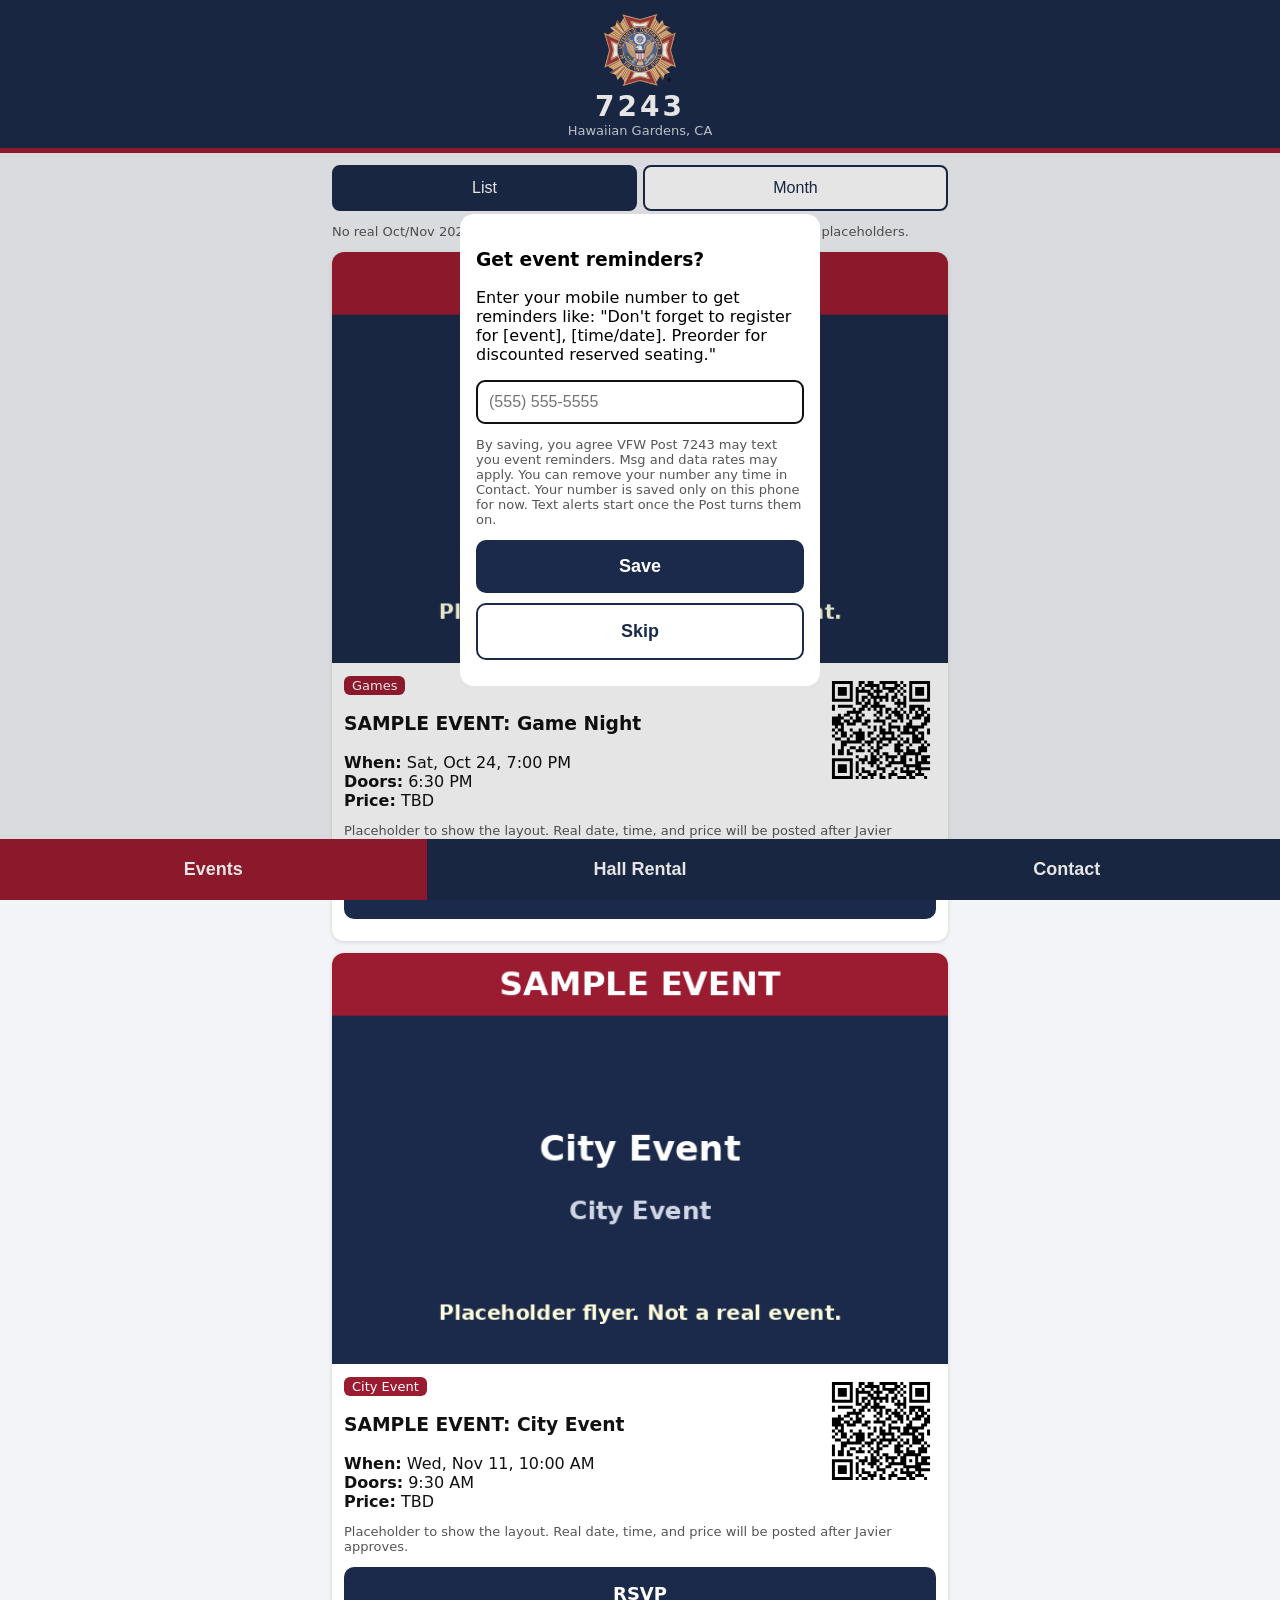
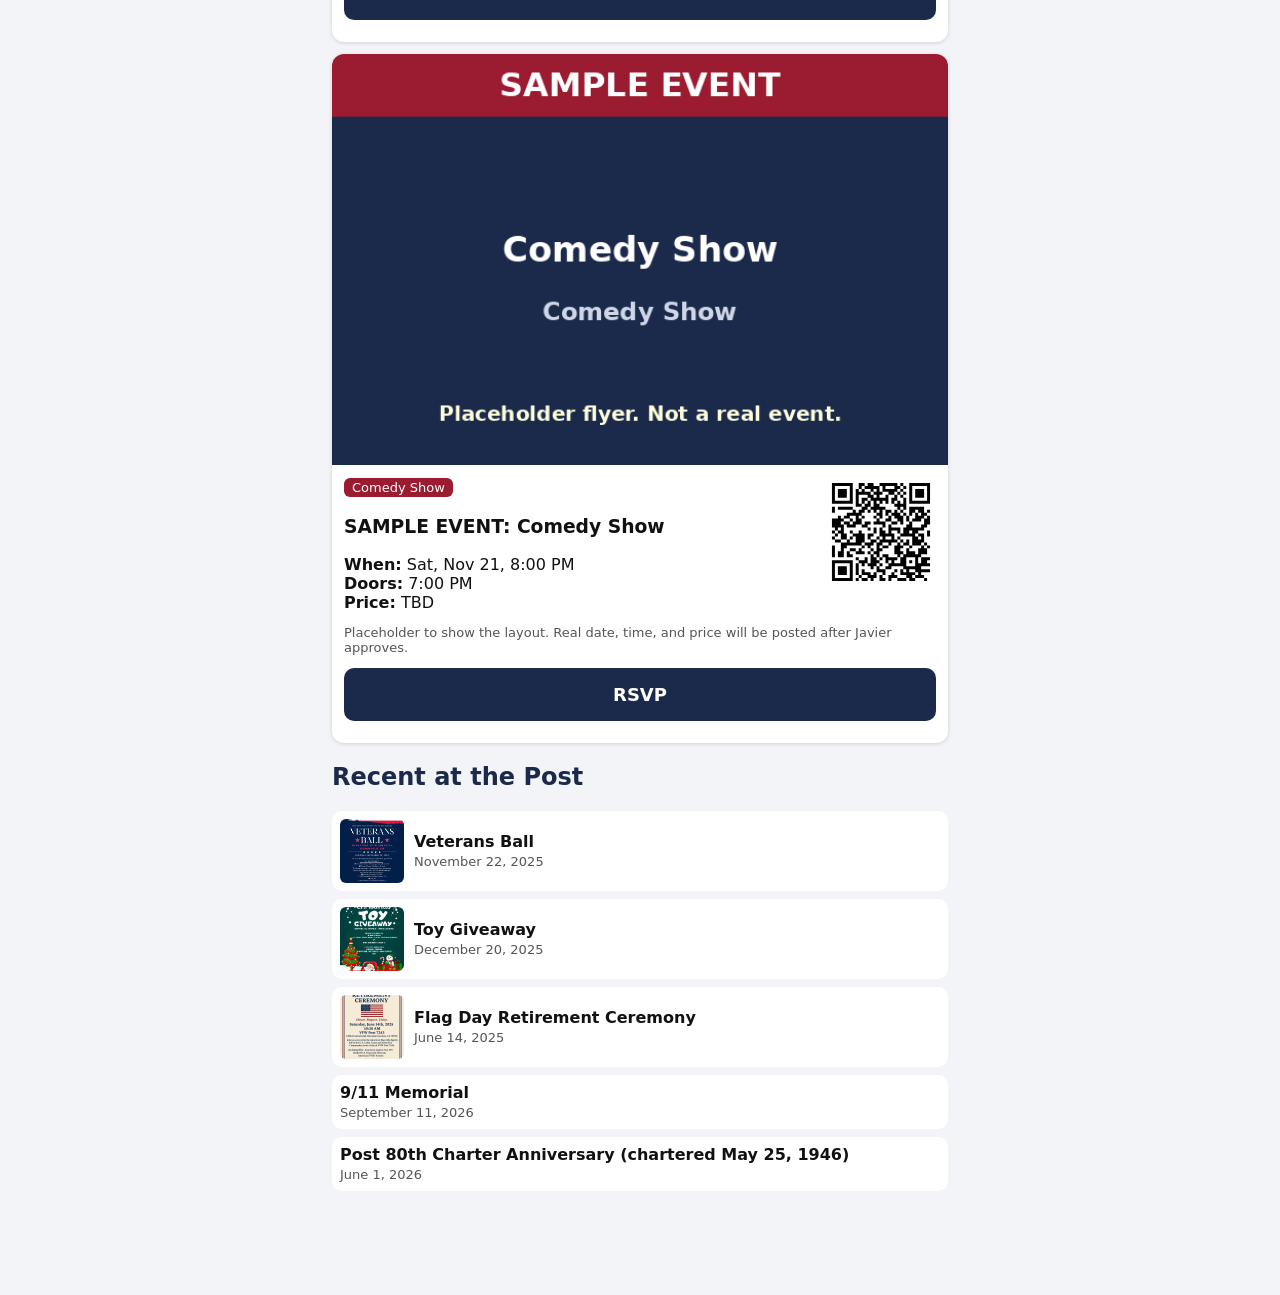
==== index.html @ 29e58bac "VFW Post 7243 app v1" ====
<!doctype html><html lang="en"><head><meta charset="utf-8">
<meta name="viewport" content="width=device-width,initial-scale=1,viewport-fit=cover">
<title>VFW Post 7243</title><meta name="theme-color" content="#1B2A4A">
<link rel="manifest" href="manifest.json"><link rel="apple-touch-icon" href="img/icon-180.png">
<meta name="apple-mobile-web-app-capable" content="yes"><meta name="apple-mobile-web-app-title" content="VFW 7243">
<link rel="stylesheet" href="style.css"></head><body>
<header><img src="img/emblem.png" alt="VFW emblem"><div class="num">7243</div><div class="sub">Hawaiian Gardens, CA</div></header>
<main>
<section id="events" class="tab">
 <div class="seg"><button data-v="list" class="on">List</button><button data-v="grid">Month</button></div>
 <p id="note" class="note"></p><div id="evlist"></div><div id="evgrid" hidden></div>
 <h2>Recent at the Post</h2><div id="past"></div>
</section>
<section id="hall" class="tab" hidden>
 <h2>Hall Rental Request</h2>
 <form id="hallform">
  <label>Name<input name="Name" required></label><label>Phone<input name="Phone" type="tel" required></label>
  <label>Email<input name="Email" type="email"></label><label>Date<input name="Date" type="date" required></label>
  <div class="row"><label>Start time<input name="Start" type="time" required></label><label>End time<input name="End" type="time" required></label></div>
  <label>Guest count<input name="Guests" type="number" min="1"></label>
  <label>Event type<select name="Type"><option>Birthday</option><option>Wedding / Reception</option><option>Memorial</option><option>Meeting</option><option>Other</option></select></label>
  <label>Notes<textarea name="Notes" rows="3"></textarea></label>
  <button class="big">Send Request by Email</button>
 </form>
 <p class="note">This opens your email app with the details addressed to VFW7243@yahoo.com. A request is not a booking until the Post confirms.</p>
 <div class="soon">Contract signing (DocuSign) and online payment coming soon, pending Post approval.</div>
</section>
<section id="contact" class="tab" hidden>
 <h2>Contact the Post</h2>
 <a class="big" href="https://www.openstreetmap.org/search?query=12064%20Centralia%20Rd%2C%20Hawaiian%20Gardens%2C%20CA%2090716" target="_blank" rel="noopener">12064 Centralia Rd<br>Hawaiian Gardens, CA 90716<br><small>Open map</small></a>
 <a class="big" href="mailto:VFW7243@yahoo.com">Email VFW7243@yahoo.com</a>
 <a class="big" href="https://www.facebook.com/vfwpost.hawaiiangardens/" target="_blank" rel="noopener">Facebook</a>
 <a class="big" href="https://www.instagram.com/vfw7243hawaiiangardens" target="_blank" rel="noopener">Instagram</a>
 <a class="big alt" href="install.html">Add this app to your phone</a>
 <button class="big alt" id="alerts">Event reminder settings</button>
</section>
</main>
<nav><button data-t="events" class="on">Events</button><button data-t="hall">Hall Rental</button><button data-t="contact">Contact</button></nav>
<dialog id="phone"><form method="dialog" id="pf">
 <h3>Get event reminders?</h3>
 <p>Enter your mobile number to get reminders like: "Don't forget to register for [event], [time/date]. Preorder for discounted reserved seating."</p>
 <input id="ph" type="tel" placeholder="(555) 555-5555">
 <p class="small">By saving, you agree VFW Post 7243 may text you event reminders. Msg and data rates may apply. You can remove your number any time in Contact. Your number is saved only on this phone for now. Text alerts start once the Post turns them on.</p>
 <button value="save" class="big">Save</button><button value="skip" class="big alt">Skip</button>
</form></dialog>
<script src="app.js"></script></body></html>
---- style.css ----
:root{--n:#1B2A4A;--r:#9B1B30}*{box-sizing:border-box}
body{margin:0;font-family:system-ui,-apple-system,sans-serif;background:#f3f4f7;color:#111;padding-bottom:84px}
header{background:var(--n);color:#fff;text-align:center;padding:14px 0 10px;border-bottom:5px solid var(--r)}
header img{width:72px;height:72px;object-fit:contain}.num{font-size:28px;font-weight:800;letter-spacing:3px}.sub{font-size:13px;opacity:.8}
main{padding:12px;max-width:640px;margin:auto}h2{color:var(--n)}
nav{position:fixed;bottom:0;left:0;right:0;display:flex;background:var(--n);padding-bottom:env(safe-area-inset-bottom)}
nav button{flex:1;padding:20px 4px;font-size:18px;font-weight:700;color:#fff;background:none;border:0}nav button.on{background:var(--r)}
.card{background:#fff;border-radius:12px;margin:12px 0;overflow:hidden;box-shadow:0 1px 4px #0002}
.card img.f{width:100%;display:block}.card .b{padding:12px}.tag{display:inline-block;background:var(--r);color:#fff;border-radius:6px;padding:2px 8px;font-size:13px}
.qr{width:110px;float:right;margin-left:8px}.big{display:block;width:100%;text-align:center;padding:16px;margin:10px 0;font-size:18px;font-weight:700;border-radius:10px;border:0;background:var(--n);color:#fff;text-decoration:none}
.big.alt{background:#fff;color:var(--n);border:2px solid var(--n)}.note,.small{font-size:13px;color:#555}
.soon{background:#fff3cd;border:1px solid #e0c060;border-radius:8px;padding:12px;font-weight:600}
label{display:block;margin:8px 0;font-weight:600}input,select,textarea{display:block;width:100%;padding:12px;font-size:16px;margin-top:4px;border:1px solid #bbb;border-radius:8px}
.row{display:flex;gap:8px}.row label{flex:1}.seg{display:flex;gap:6px}.seg button{flex:1;padding:12px;font-size:16px;border:2px solid var(--n);background:#fff;color:var(--n);border-radius:8px}.seg button.on{background:var(--n);color:#fff}
.mon{background:#fff;border-radius:12px;padding:8px;margin:12px 0}.mon h3{margin:4px;color:var(--n)}.g{display:grid;grid-template-columns:repeat(7,1fr);gap:2px;text-align:center;font-size:14px}
.g div{padding:8px 0;border-radius:6px}.g .h{font-weight:700;color:#666}.g .e{background:var(--r);color:#fff;font-weight:700;cursor:pointer}
dialog{border:0;border-radius:14px;max-width:360px}.past{display:flex;gap:10px;align-items:center;background:#fff;border-radius:10px;padding:8px;margin:8px 0}.past img{width:64px;height:64px;object-fit:cover;border-radius:6px}
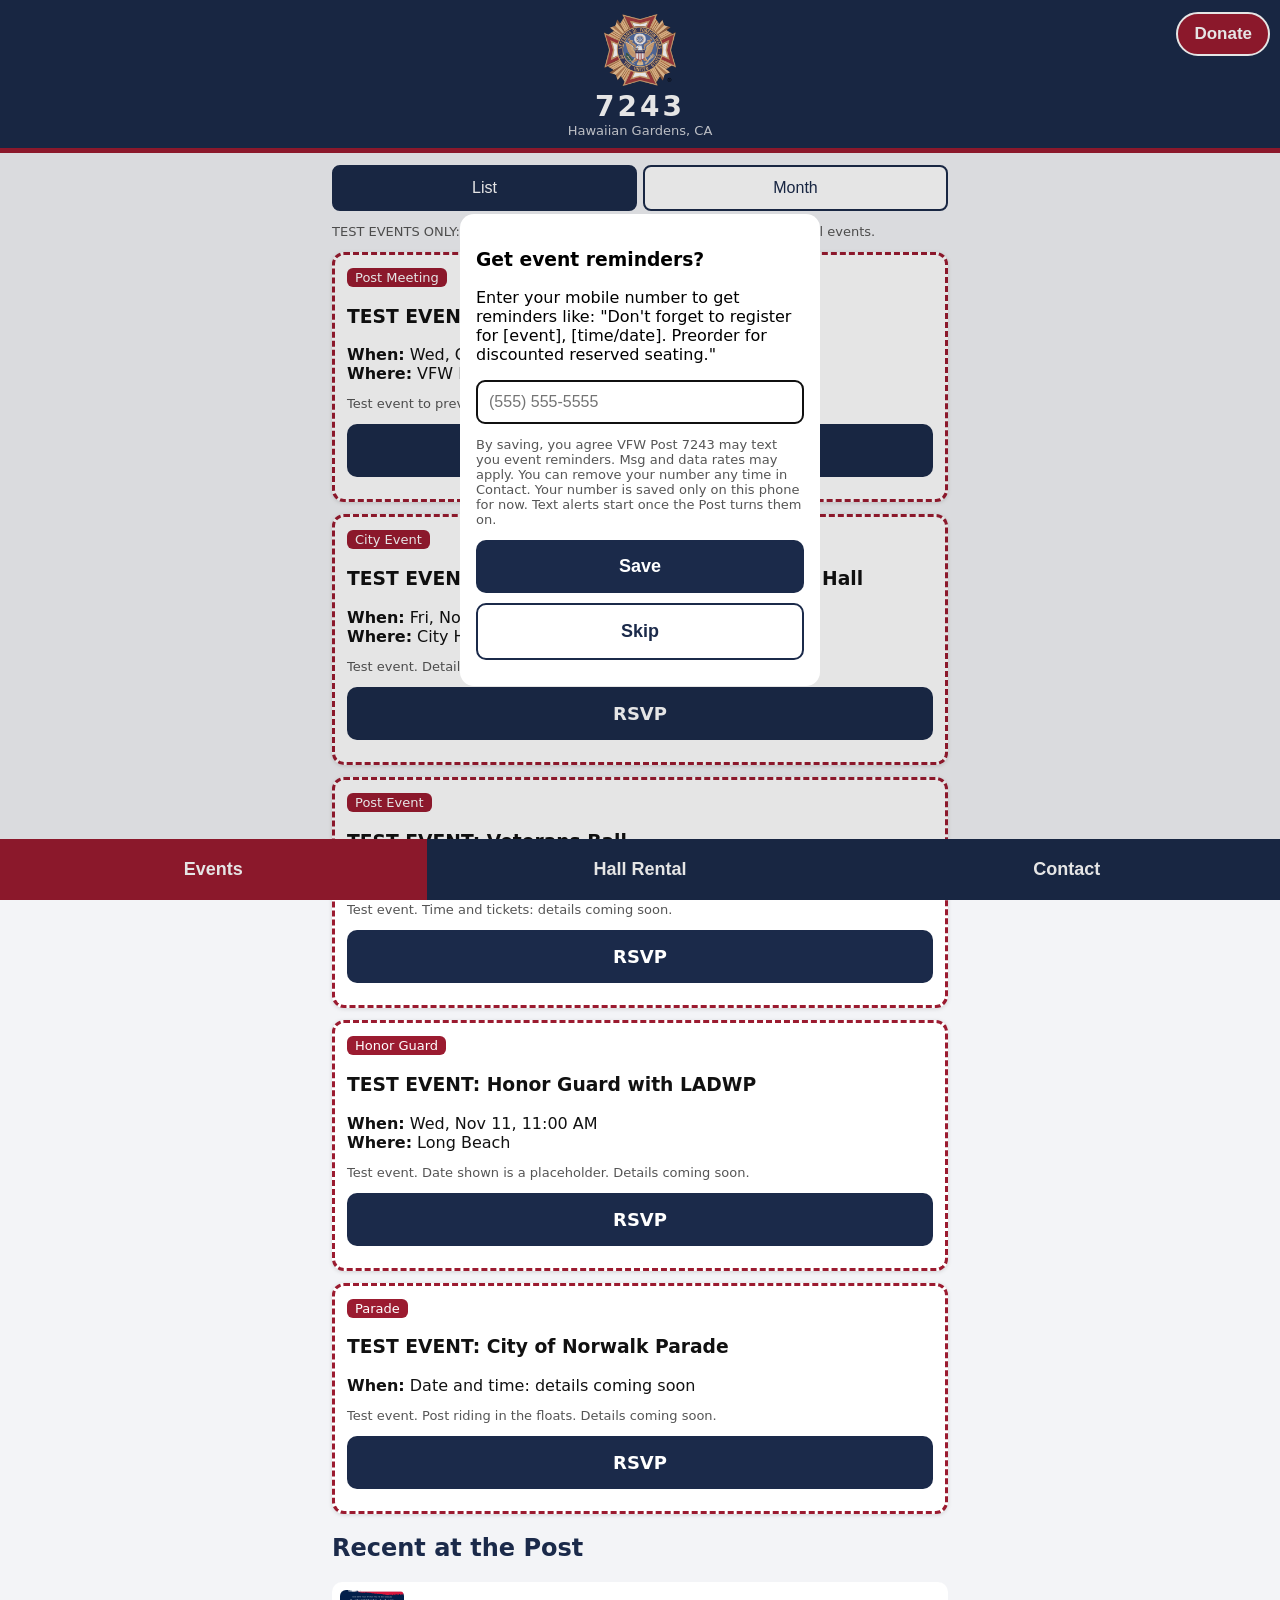
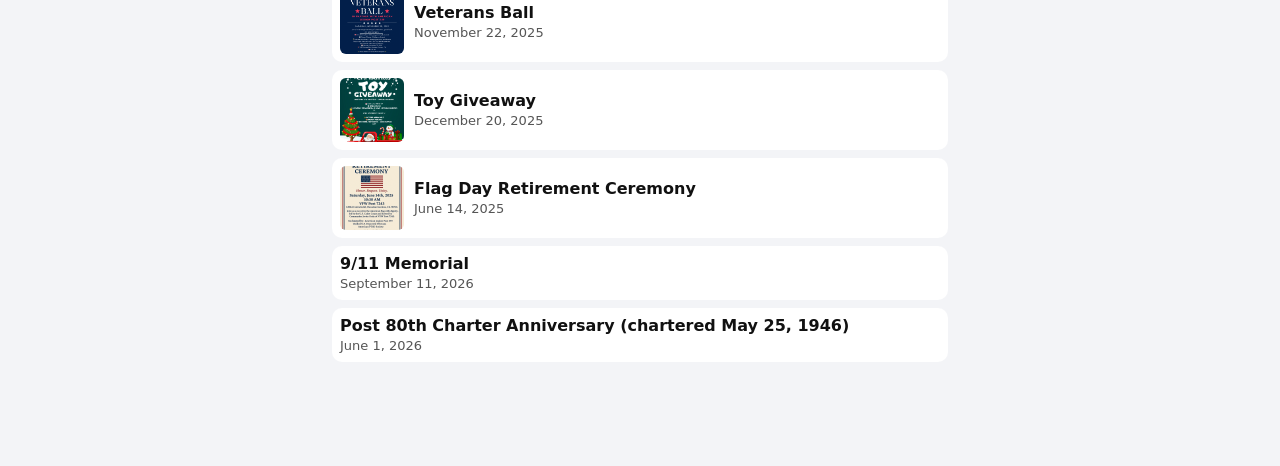
==== commit dafb7bb0: "Test events, 14-day reminder banner, donate screen, business hours; sw v2" ====
--- a/index.html
+++ b/index.html
@@ -4,9 +4,10 @@
 <link rel="manifest" href="manifest.json"><link rel="apple-touch-icon" href="img/icon-180.png">
 <meta name="apple-mobile-web-app-capable" content="yes"><meta name="apple-mobile-web-app-title" content="VFW 7243">
 <link rel="stylesheet" href="style.css"></head><body>
-<header><img src="img/emblem.png" alt="VFW emblem"><div class="num">7243</div><div class="sub">Hawaiian Gardens, CA</div></header>
+<header><img src="img/emblem.png" alt="VFW emblem"><div class="num">7243</div><div class="sub">Hawaiian Gardens, CA</div><button id="donateBtn" class="donate">Donate</button></header>
 <main>
 <section id="events" class="tab">
+ <div id="remind" class="remind" hidden></div>
  <div class="seg"><button data-v="list" class="on">List</button><button data-v="grid">Month</button></div>
  <p id="note" class="note"></p><div id="evlist"></div><div id="evgrid" hidden></div>
  <h2>Recent at the Post</h2><div id="past"></div>
@@ -31,6 +32,7 @@
  <a class="big" href="mailto:VFW7243@yahoo.com">Email VFW7243@yahoo.com</a>
  <a class="big" href="https://www.facebook.com/vfwpost.hawaiiangardens/" target="_blank" rel="noopener">Facebook</a>
  <a class="big" href="https://www.instagram.com/vfw7243hawaiiangardens" target="_blank" rel="noopener">Instagram</a>
+ <h2>Business Hours of Operation</h2><div class="soon">Hours coming soon.</div>
  <a class="big alt" href="install.html">Add this app to your phone</a>
  <button class="big alt" id="alerts">Event reminder settings</button>
 </section>
@@ -43,4 +45,10 @@
  <p class="small">By saving, you agree VFW Post 7243 may text you event reminders. Msg and data rates may apply. You can remove your number any time in Contact. Your number is saved only on this phone for now. Text alerts start once the Post turns them on.</p>
  <button value="save" class="big">Save</button><button value="skip" class="big alt">Skip</button>
 </form></dialog>
+<dialog id="donate"><h3>Donate to VFW Post 7243</h3>
+ <label>Choose a cause<select id="cause"><option>Buddy Poppies</option><option>Holiday Toy Drive</option><option>Veterans Ball</option><option value="Utilities" class="urgentopt">UTILITIES (SERIOUS HELP)</option></select></label>
+ <p class="urgentnote">Utilities: Serious help needed</p>
+ <button id="giveBtn" class="big donatebig">Give</button>
+ <p class="small">Online giving coming soon. Contact the Post to donate. The Give button opens your email app addressed to VFW7243@yahoo.com.</p>
+ <button id="closeDonate" class="big alt">Close</button></dialog>
 <script src="app.js"></script></body></html>
--- a/style.css
+++ b/style.css
@@ -15,3 +15,7 @@
 .mon{background:#fff;border-radius:12px;padding:8px;margin:12px 0}.mon h3{margin:4px;color:var(--n)}.g{display:grid;grid-template-columns:repeat(7,1fr);gap:2px;text-align:center;font-size:14px}
 .g div{padding:8px 0;border-radius:6px}.g .h{font-weight:700;color:#666}.g .e{background:var(--r);color:#fff;font-weight:700;cursor:pointer}
 dialog{border:0;border-radius:14px;max-width:360px}.past{display:flex;gap:10px;align-items:center;background:#fff;border-radius:10px;padding:8px;margin:8px 0}.past img{width:64px;height:64px;object-fit:cover;border-radius:6px}
+
+header{position:relative}.donate{position:absolute;right:10px;top:12px;background:var(--r);color:#fff;border:2px solid #fff;border-radius:22px;padding:10px 16px;font-size:17px;font-weight:800}
+.donatebig{background:var(--r)}.urgentopt{color:#c00;font-weight:800;font-size:18px}select.urgent{color:#c00;font-weight:800;font-size:20px;border:2px solid #c00}
+.urgentnote{color:#c00;font-weight:900;font-size:22px;margin:6px 0}.remind{background:#fff3cd;border:2px solid var(--r);border-radius:10px;padding:12px;font-weight:700;margin-bottom:10px}.card.test{border:3px dashed var(--r)}
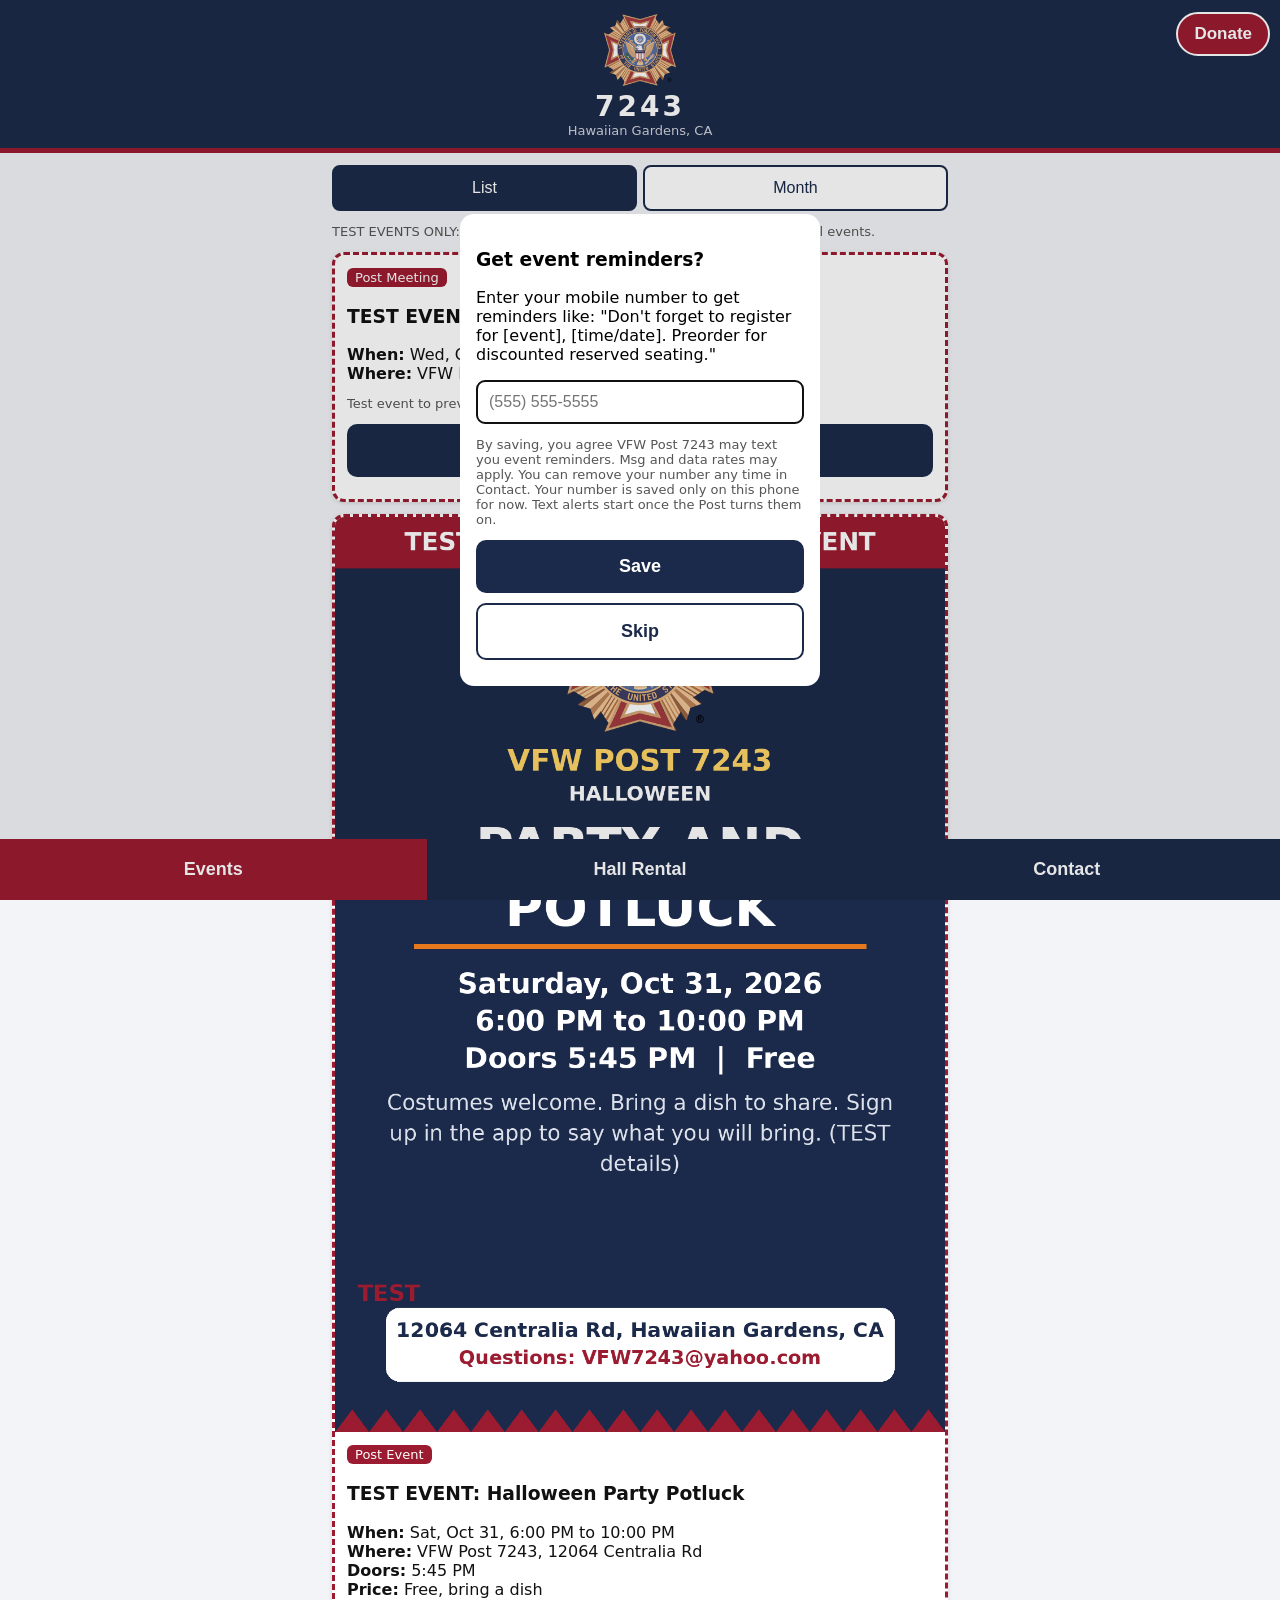
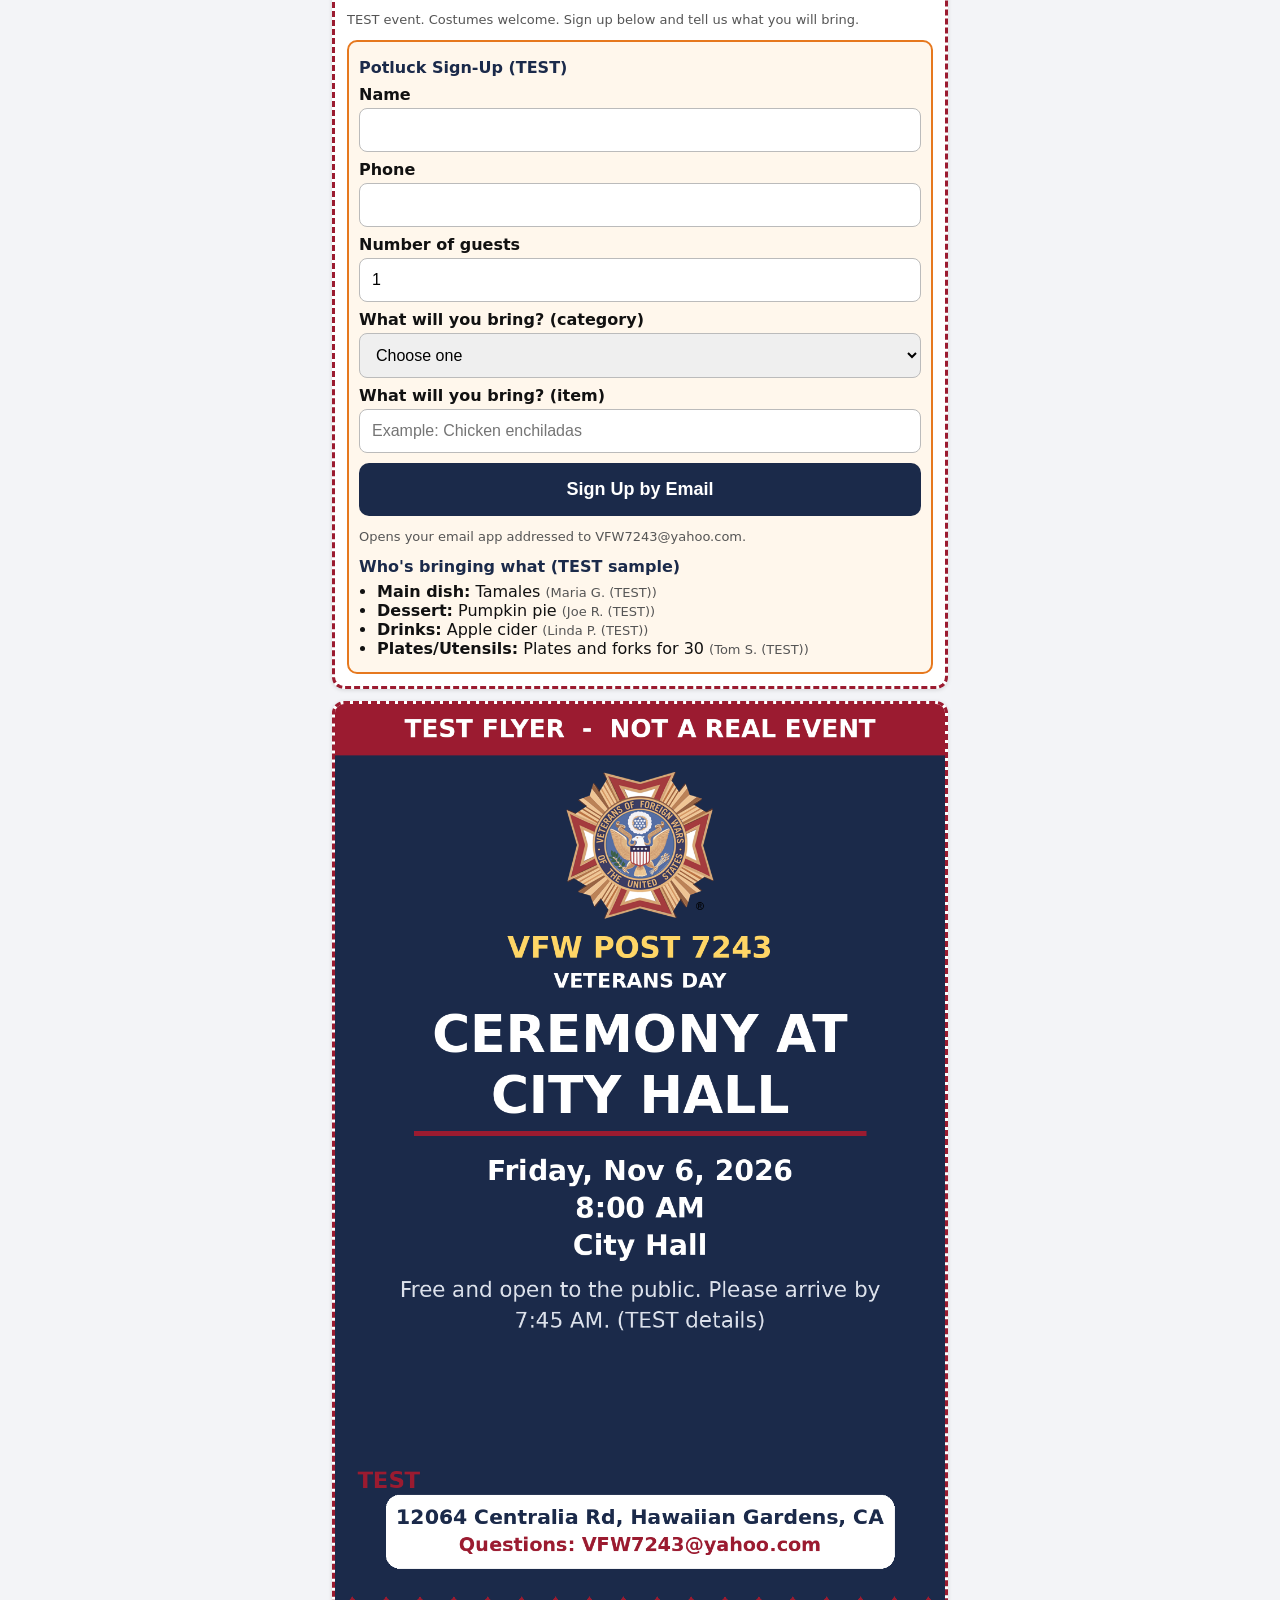
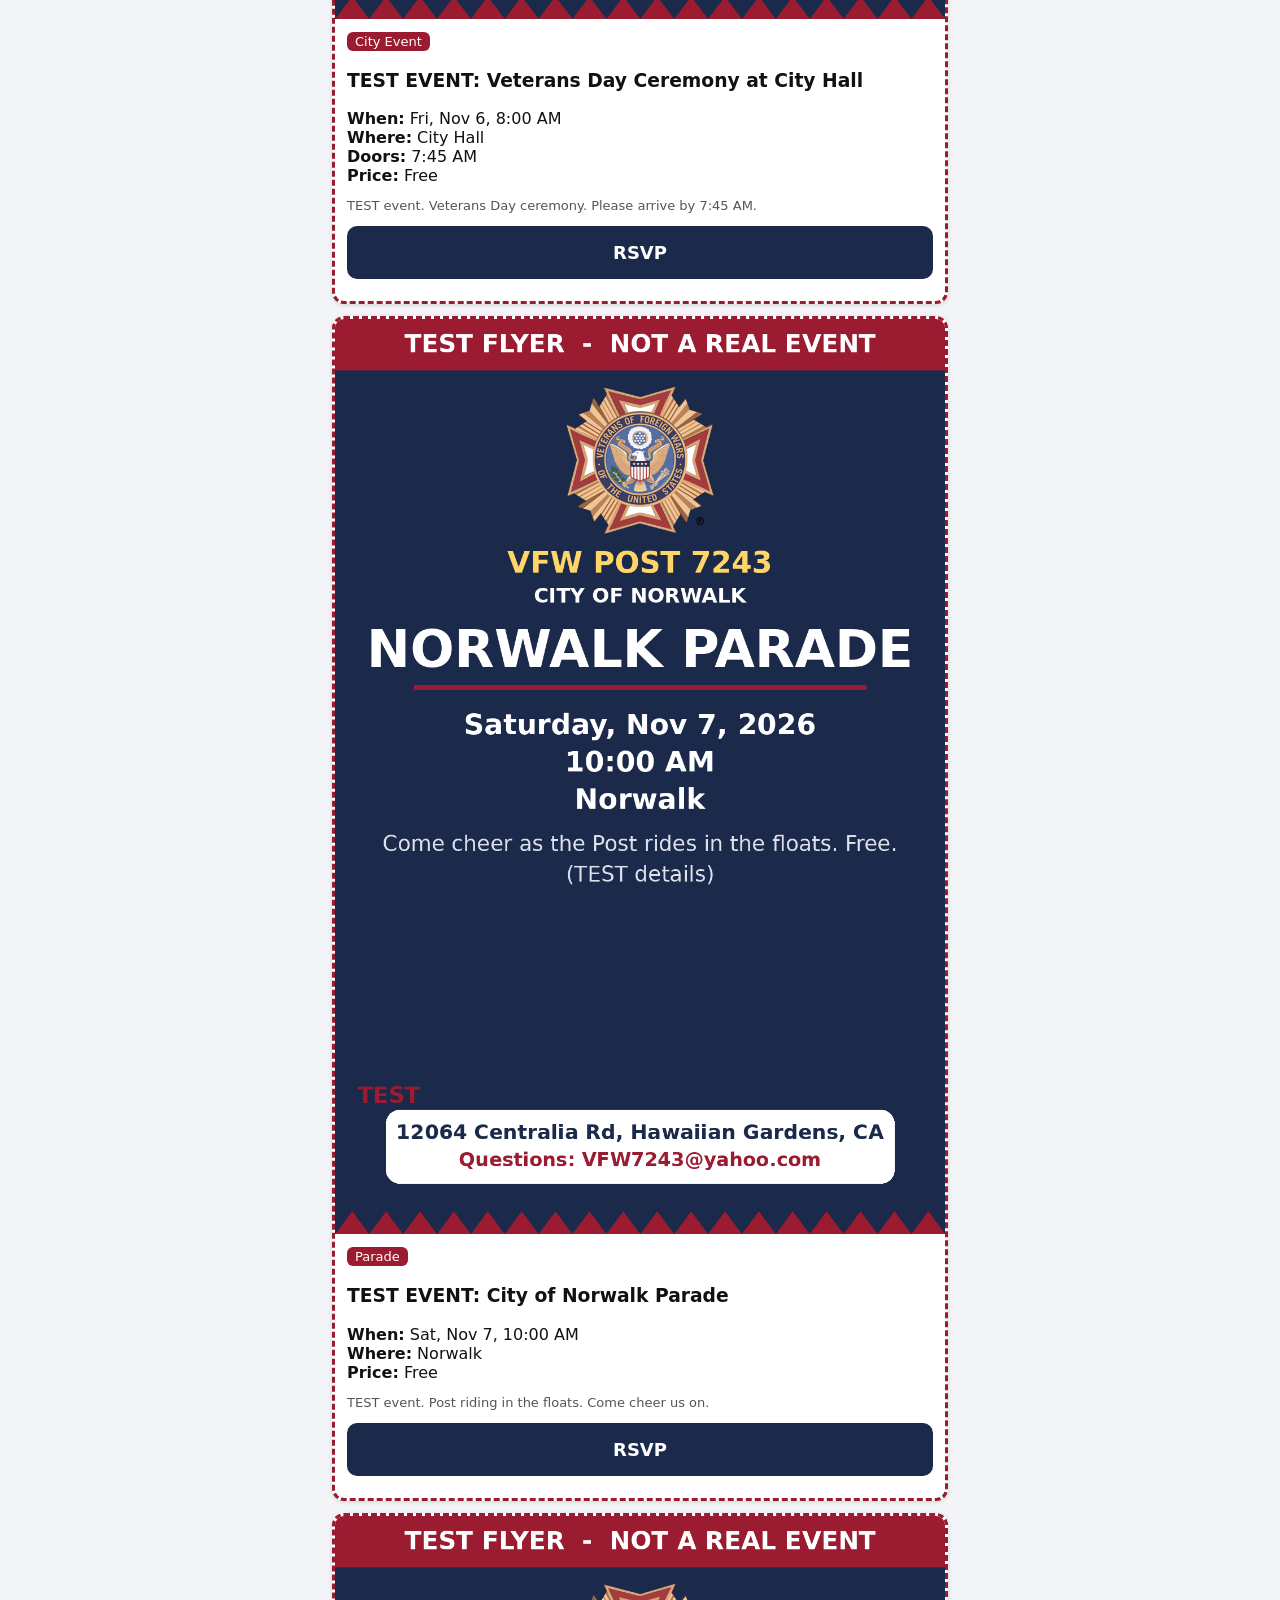
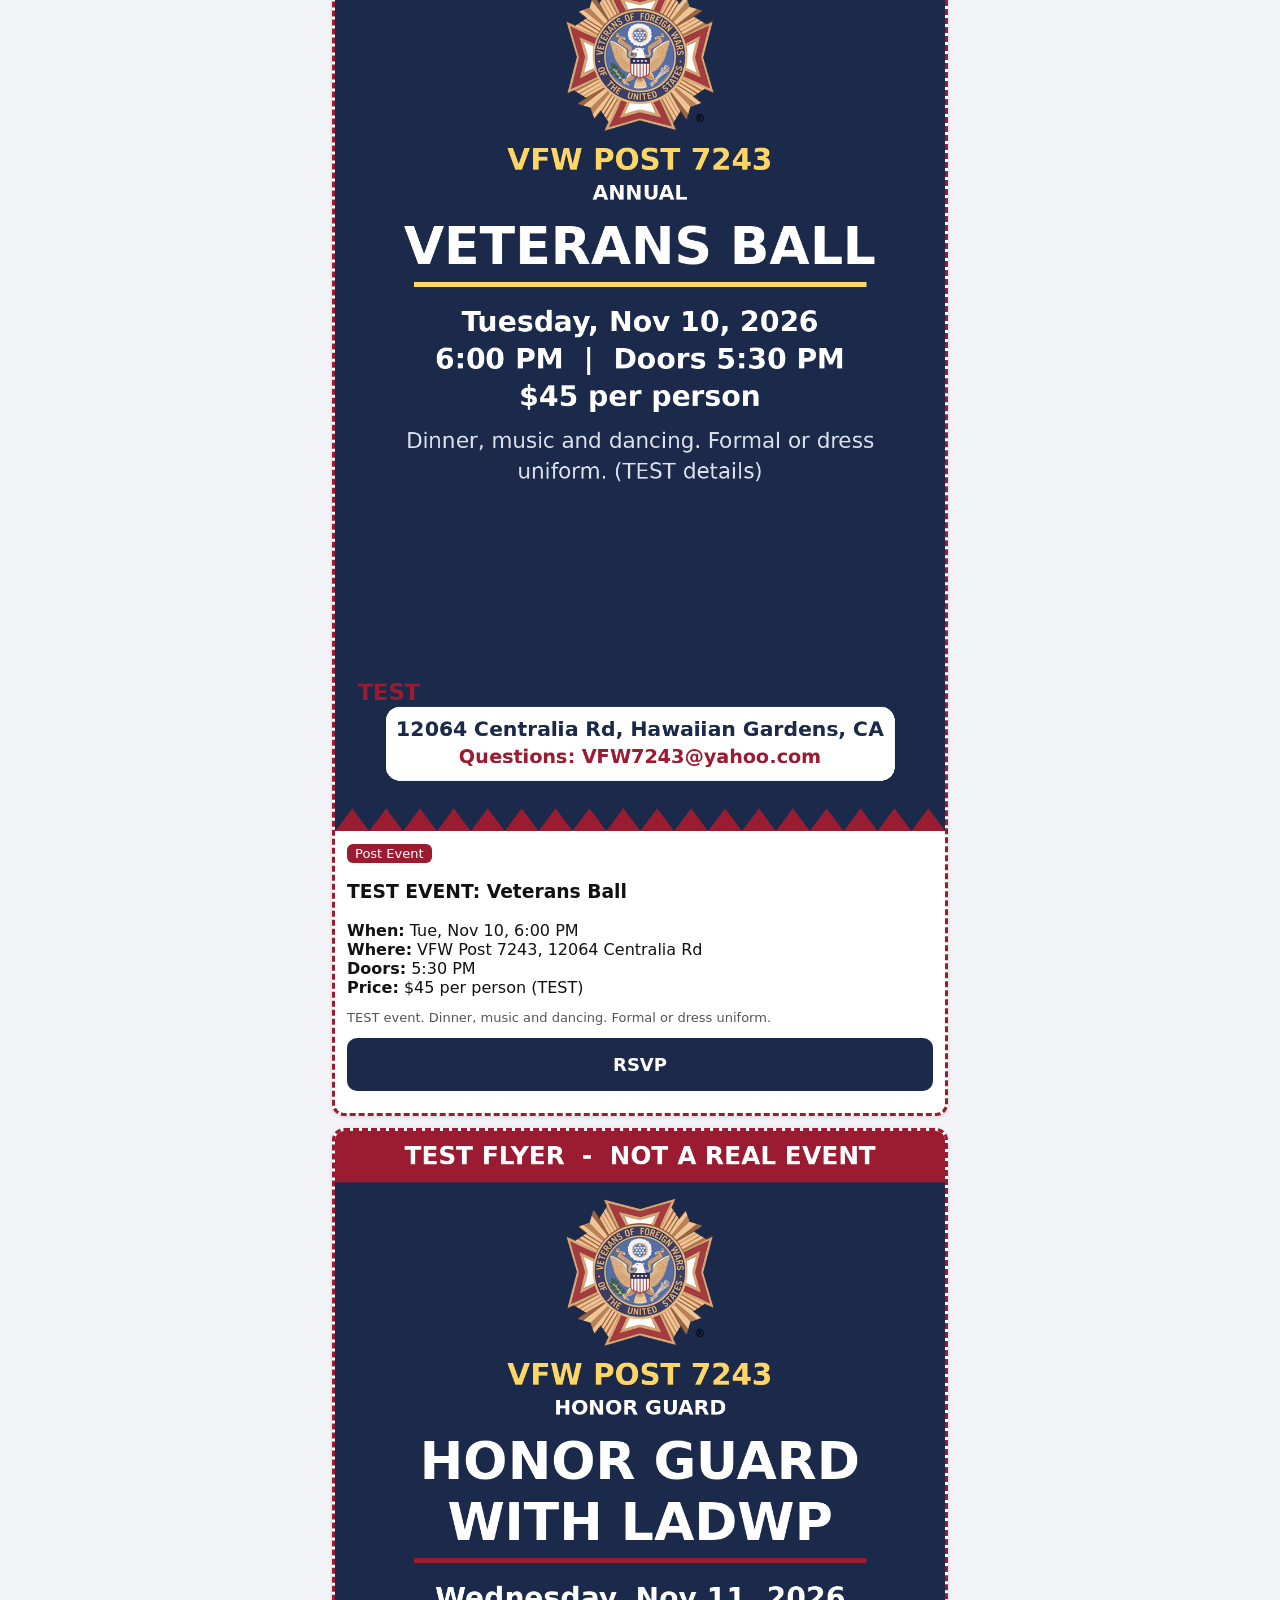
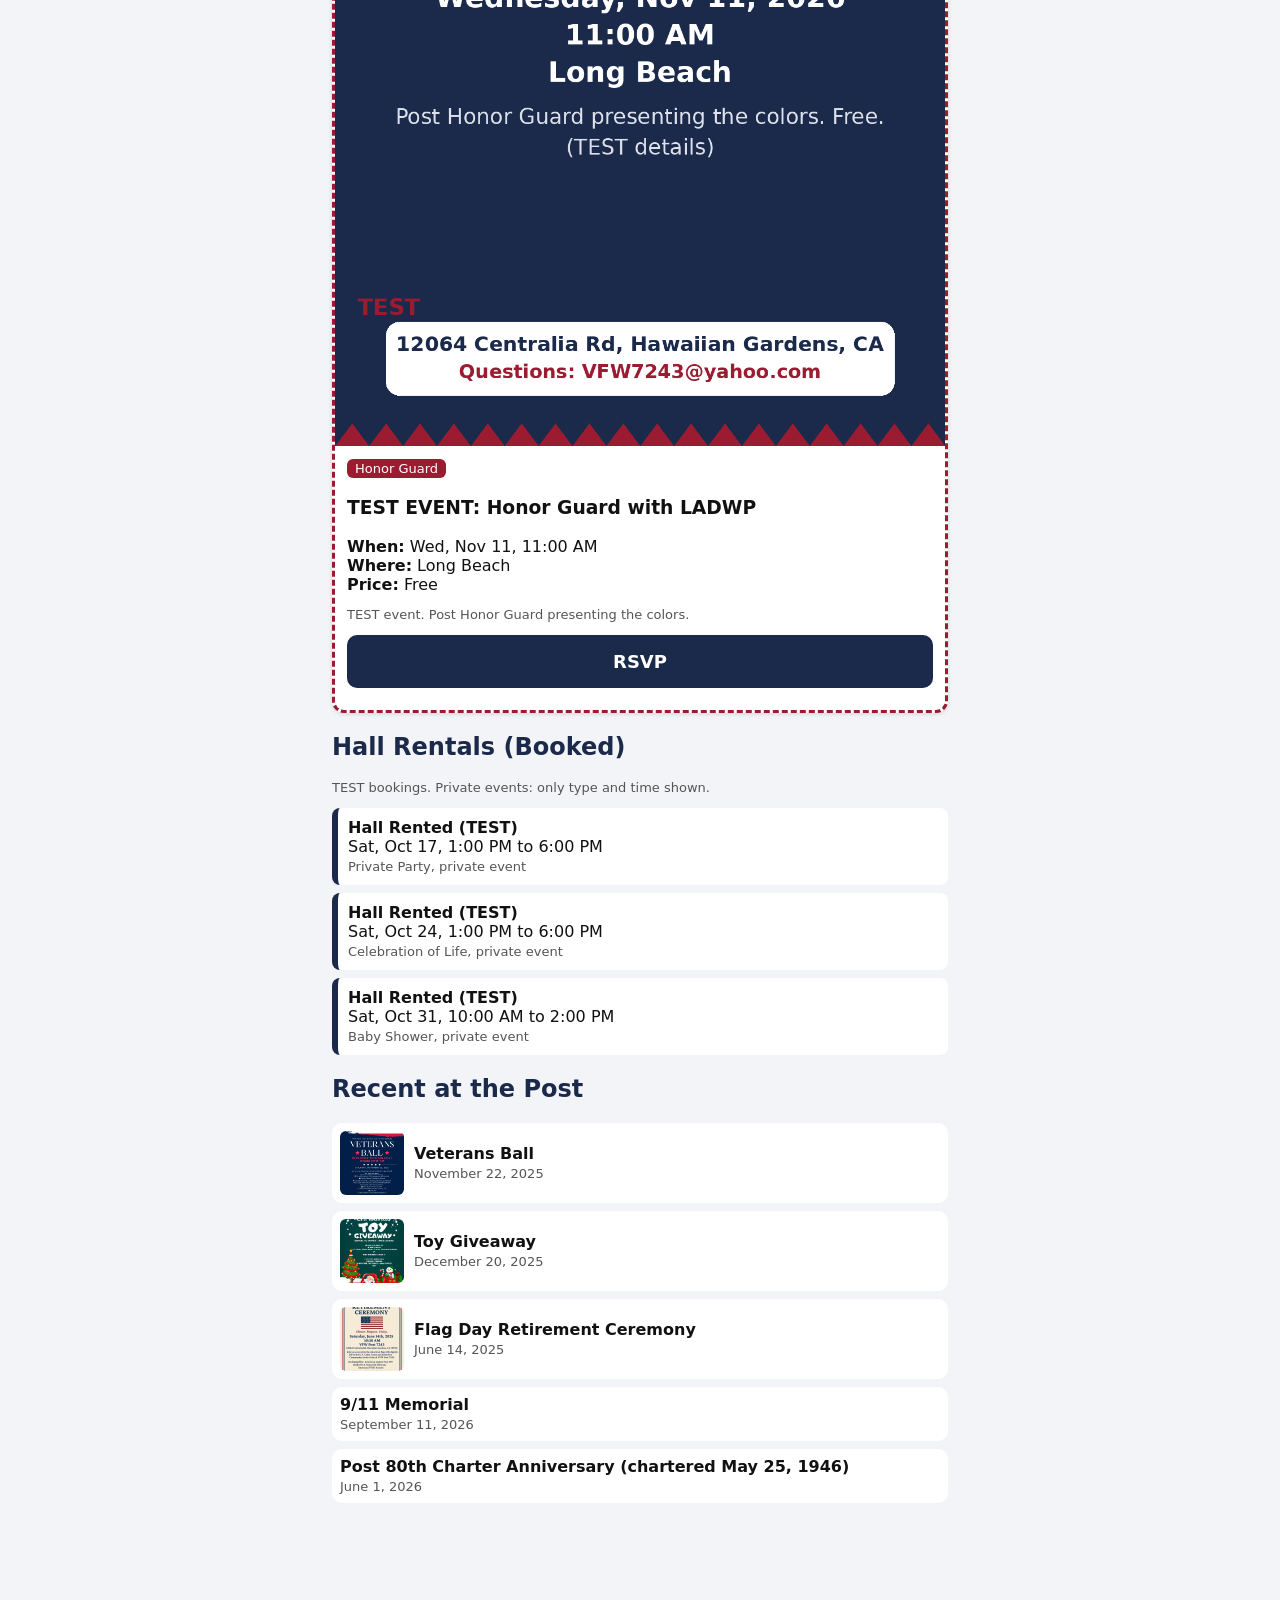
==== commit d2623e5d: "TEST flyers, hall rental bookings, Halloween potluck signup, favicon, SW v3" ====
--- a/index.html
+++ b/index.html
@@ -1,7 +1,7 @@
 <!doctype html><html lang="en"><head><meta charset="utf-8">
 <meta name="viewport" content="width=device-width,initial-scale=1,viewport-fit=cover">
 <title>VFW Post 7243</title><meta name="theme-color" content="#1B2A4A">
-<link rel="manifest" href="manifest.json"><link rel="apple-touch-icon" href="img/icon-180.png">
+<link rel="icon" href="favicon.ico" sizes="any"><link rel="icon" type="image/png" href="favicon.png"><link rel="manifest" href="manifest.json"><link rel="apple-touch-icon" href="img/icon-180.png">
 <meta name="apple-mobile-web-app-capable" content="yes"><meta name="apple-mobile-web-app-title" content="VFW 7243">
 <link rel="stylesheet" href="style.css"></head><body>
 <header><img src="img/emblem.png" alt="VFW emblem"><div class="num">7243</div><div class="sub">Hawaiian Gardens, CA</div><button id="donateBtn" class="donate">Donate</button></header>
@@ -10,6 +10,7 @@
  <div id="remind" class="remind" hidden></div>
  <div class="seg"><button data-v="list" class="on">List</button><button data-v="grid">Month</button></div>
  <p id="note" class="note"></p><div id="evlist"></div><div id="evgrid" hidden></div>
+ <h2>Hall Rentals (Booked)</h2><p class="note">TEST bookings. Private events: only type and time shown.</p><div id="rentals"></div>
  <h2>Recent at the Post</h2><div id="past"></div>
 </section>
 <section id="hall" class="tab" hidden>
--- a/style.css
+++ b/style.css
@@ -19,3 +19,7 @@
 header{position:relative}.donate{position:absolute;right:10px;top:12px;background:var(--r);color:#fff;border:2px solid #fff;border-radius:22px;padding:10px 16px;font-size:17px;font-weight:800}
 .donatebig{background:var(--r)}.urgentopt{color:#c00;font-weight:800;font-size:18px}select.urgent{color:#c00;font-weight:800;font-size:20px;border:2px solid #c00}
 .urgentnote{color:#c00;font-weight:900;font-size:22px;margin:6px 0}.remind{background:#fff3cd;border:2px solid var(--r);border-radius:10px;padding:12px;font-weight:700;margin-bottom:10px}.card.test{border:3px dashed var(--r)}
+
+.g .r{background:#e7e9ef;color:var(--n);font-weight:700;outline:2px solid var(--n)}.g .e.r{background:var(--r);color:#fff}.g small{display:block;font-size:9px;line-height:1}
+.rent{background:#fff;border-left:6px solid var(--n);border-radius:8px;padding:10px;margin:8px 0}.legend{margin:4px}.lg{display:inline-block;width:12px;height:12px;border-radius:3px;vertical-align:middle}.lg.e{background:var(--r)}.lg.r{background:#e7e9ef;outline:2px solid var(--n)}
+.pot{background:#fff7ec;border:2px solid #e6781e;border-radius:10px;padding:10px;margin-top:10px}.pot h4{margin:6px 0;color:var(--n)}.who{padding-left:18px;margin:4px 0}
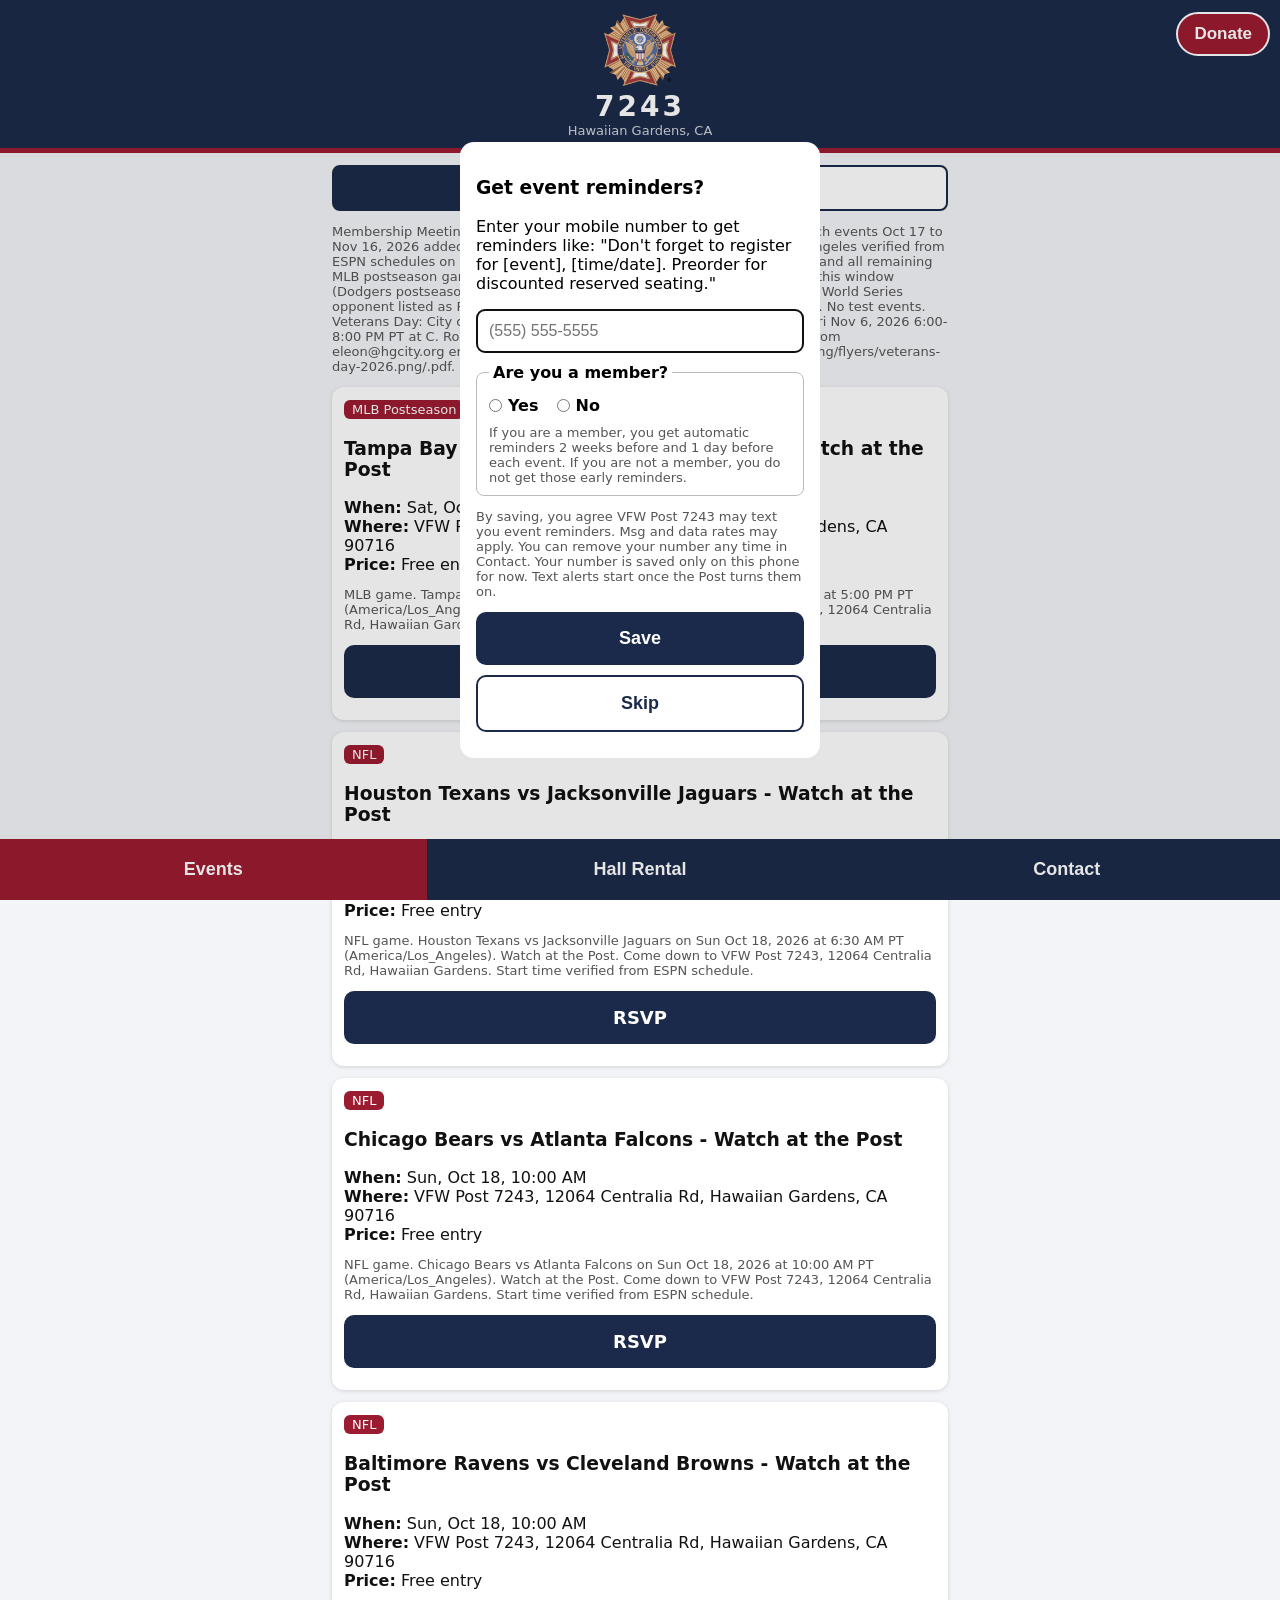
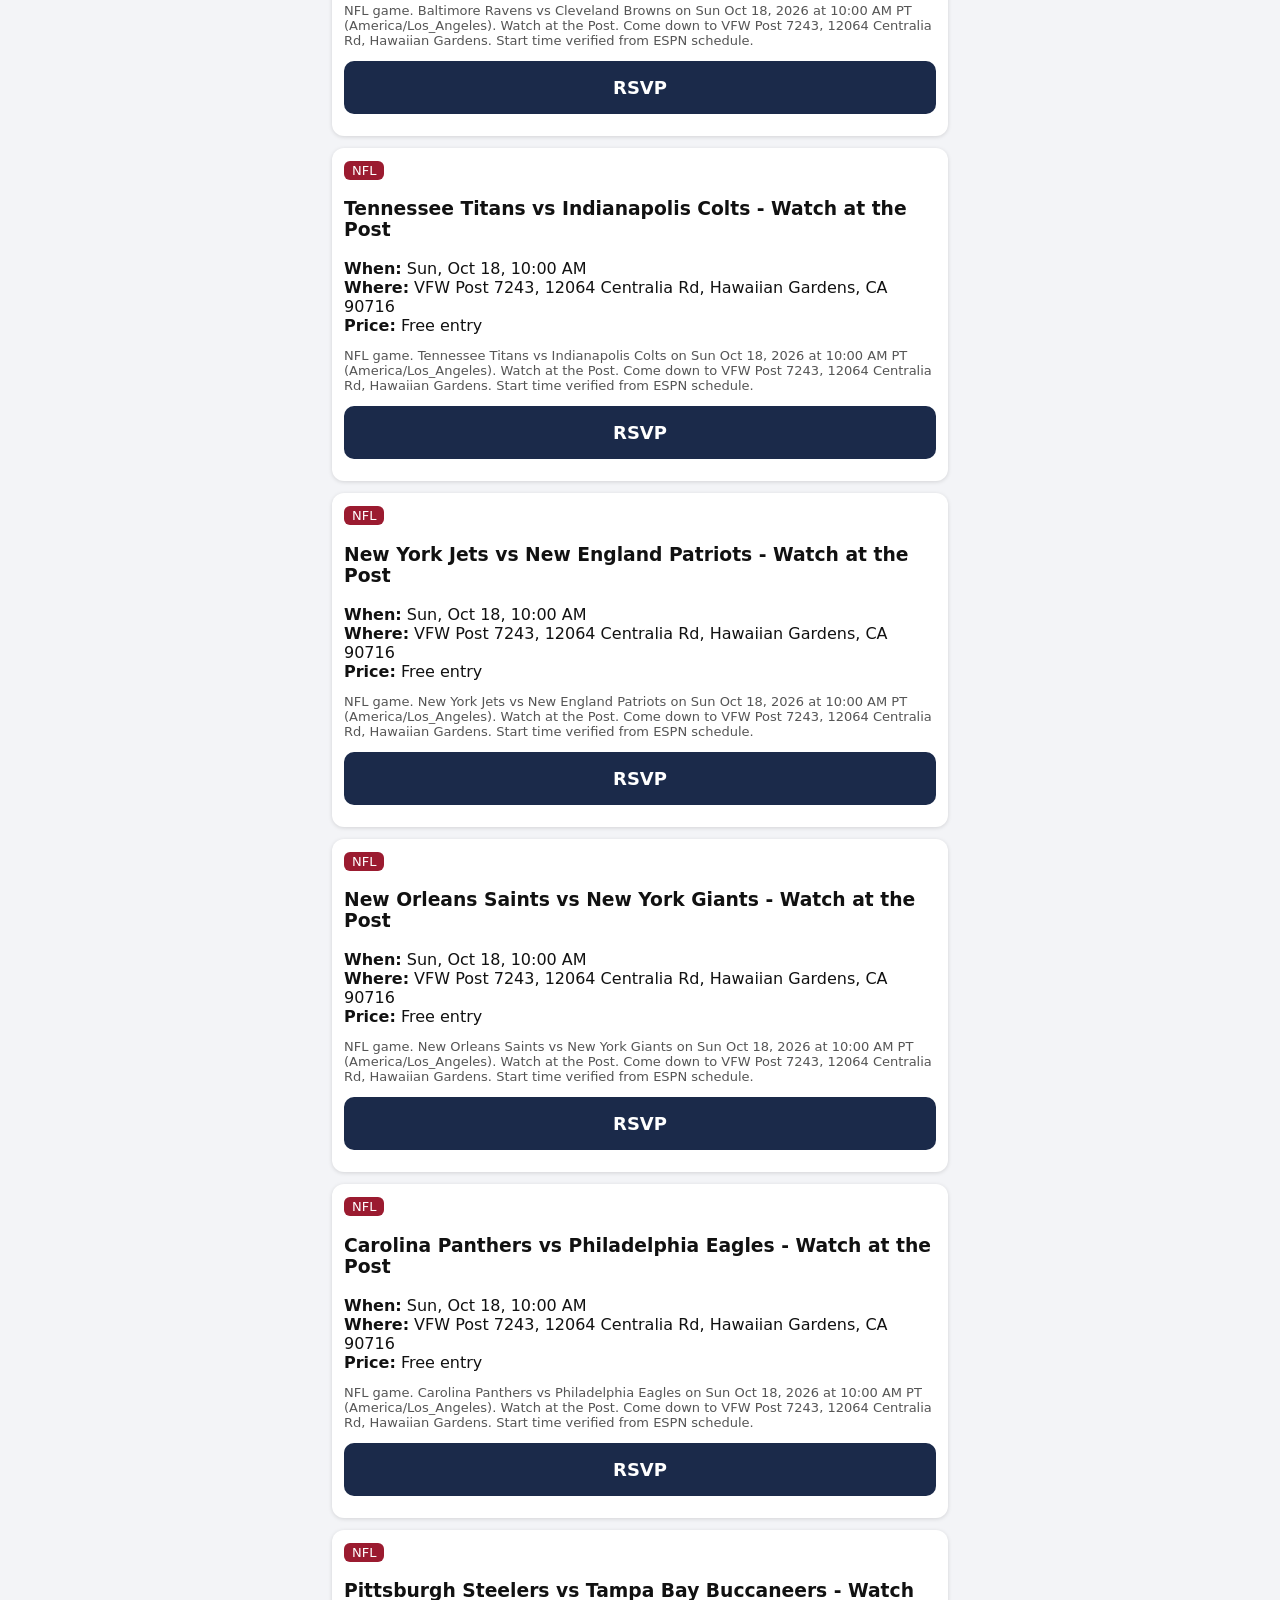
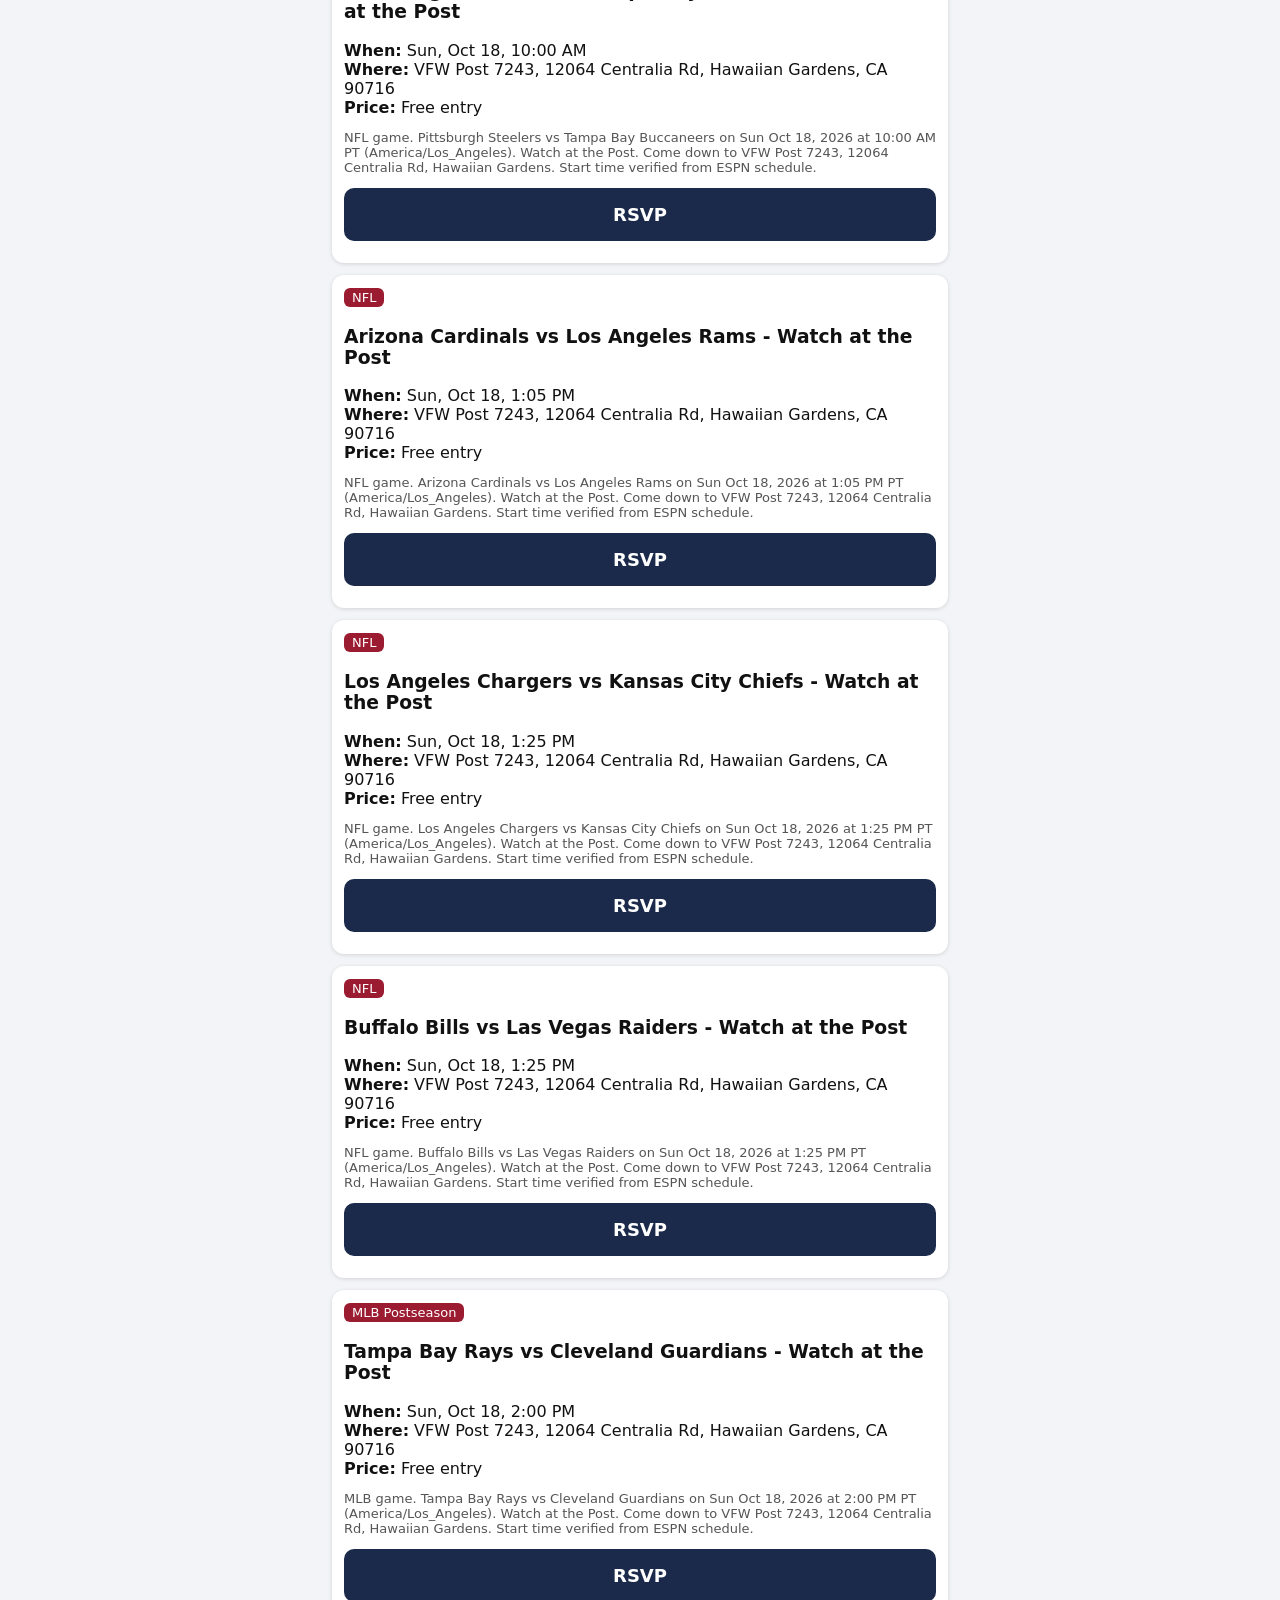
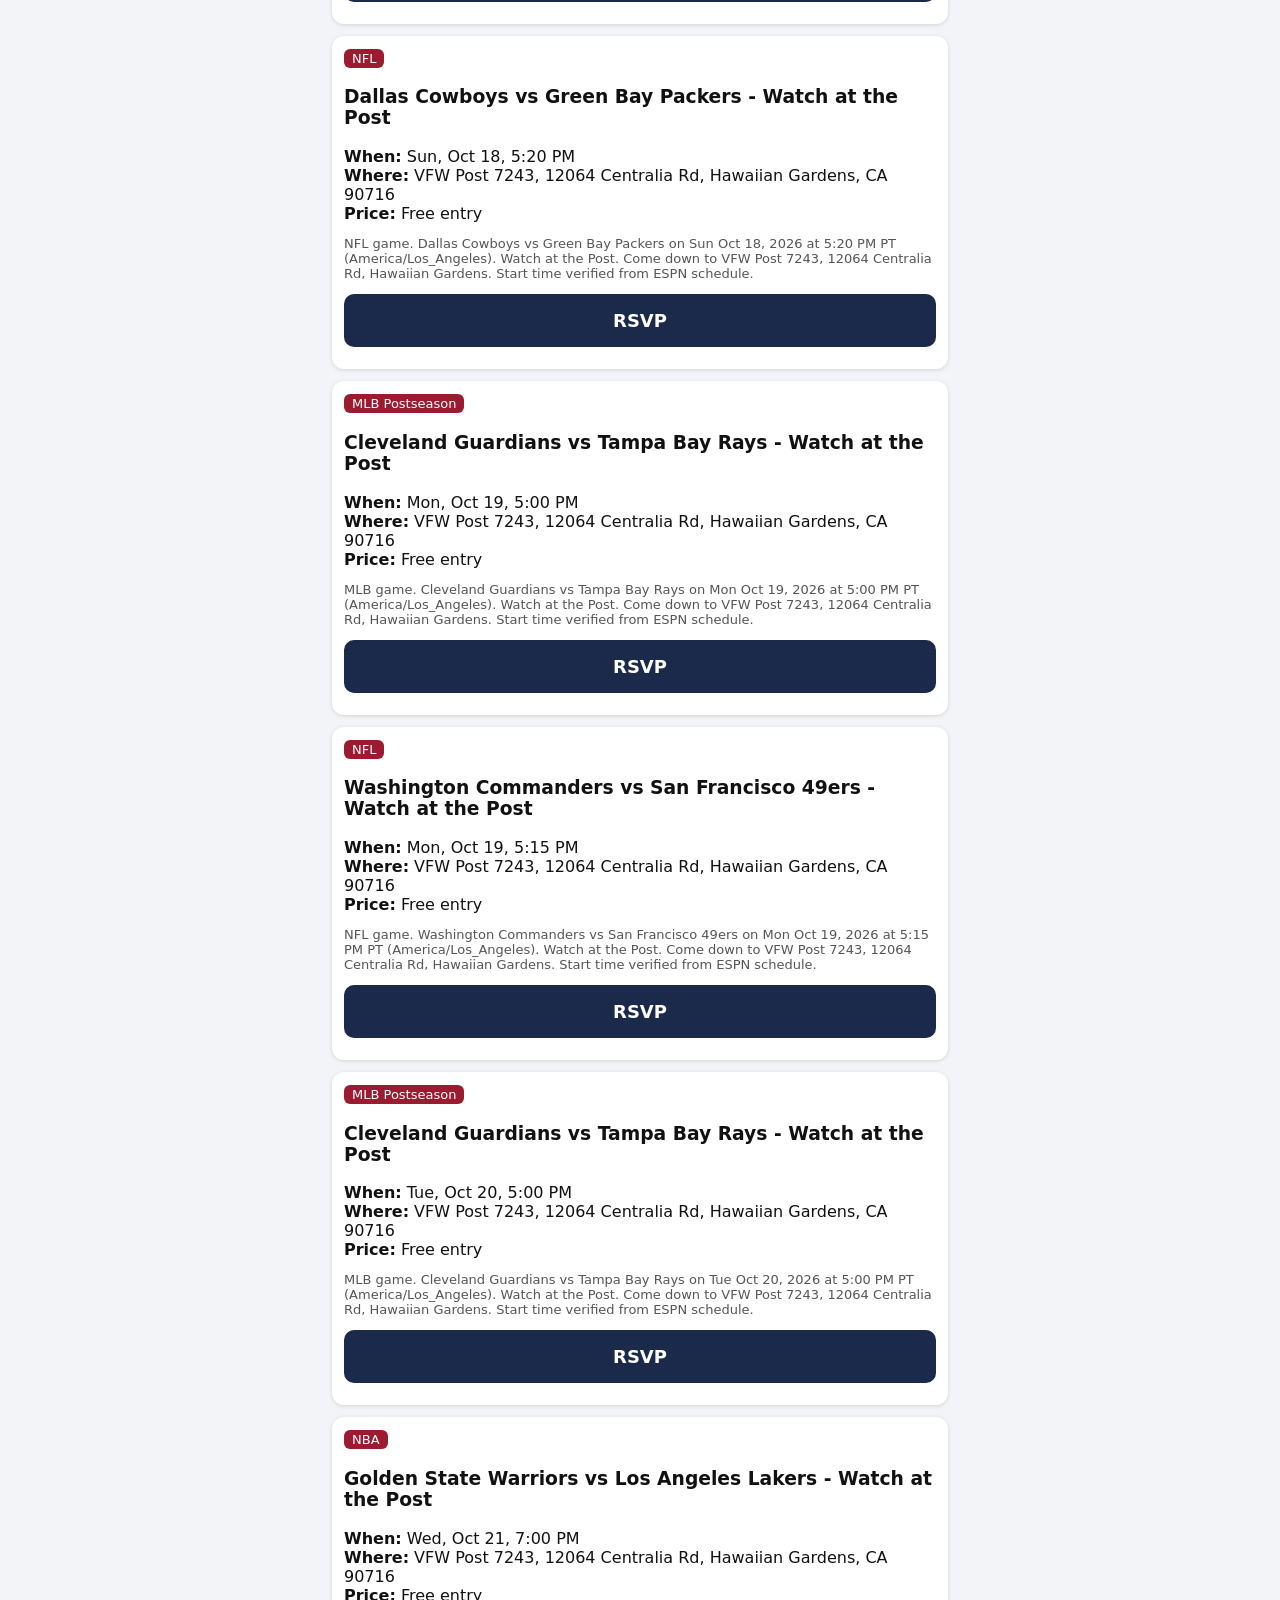
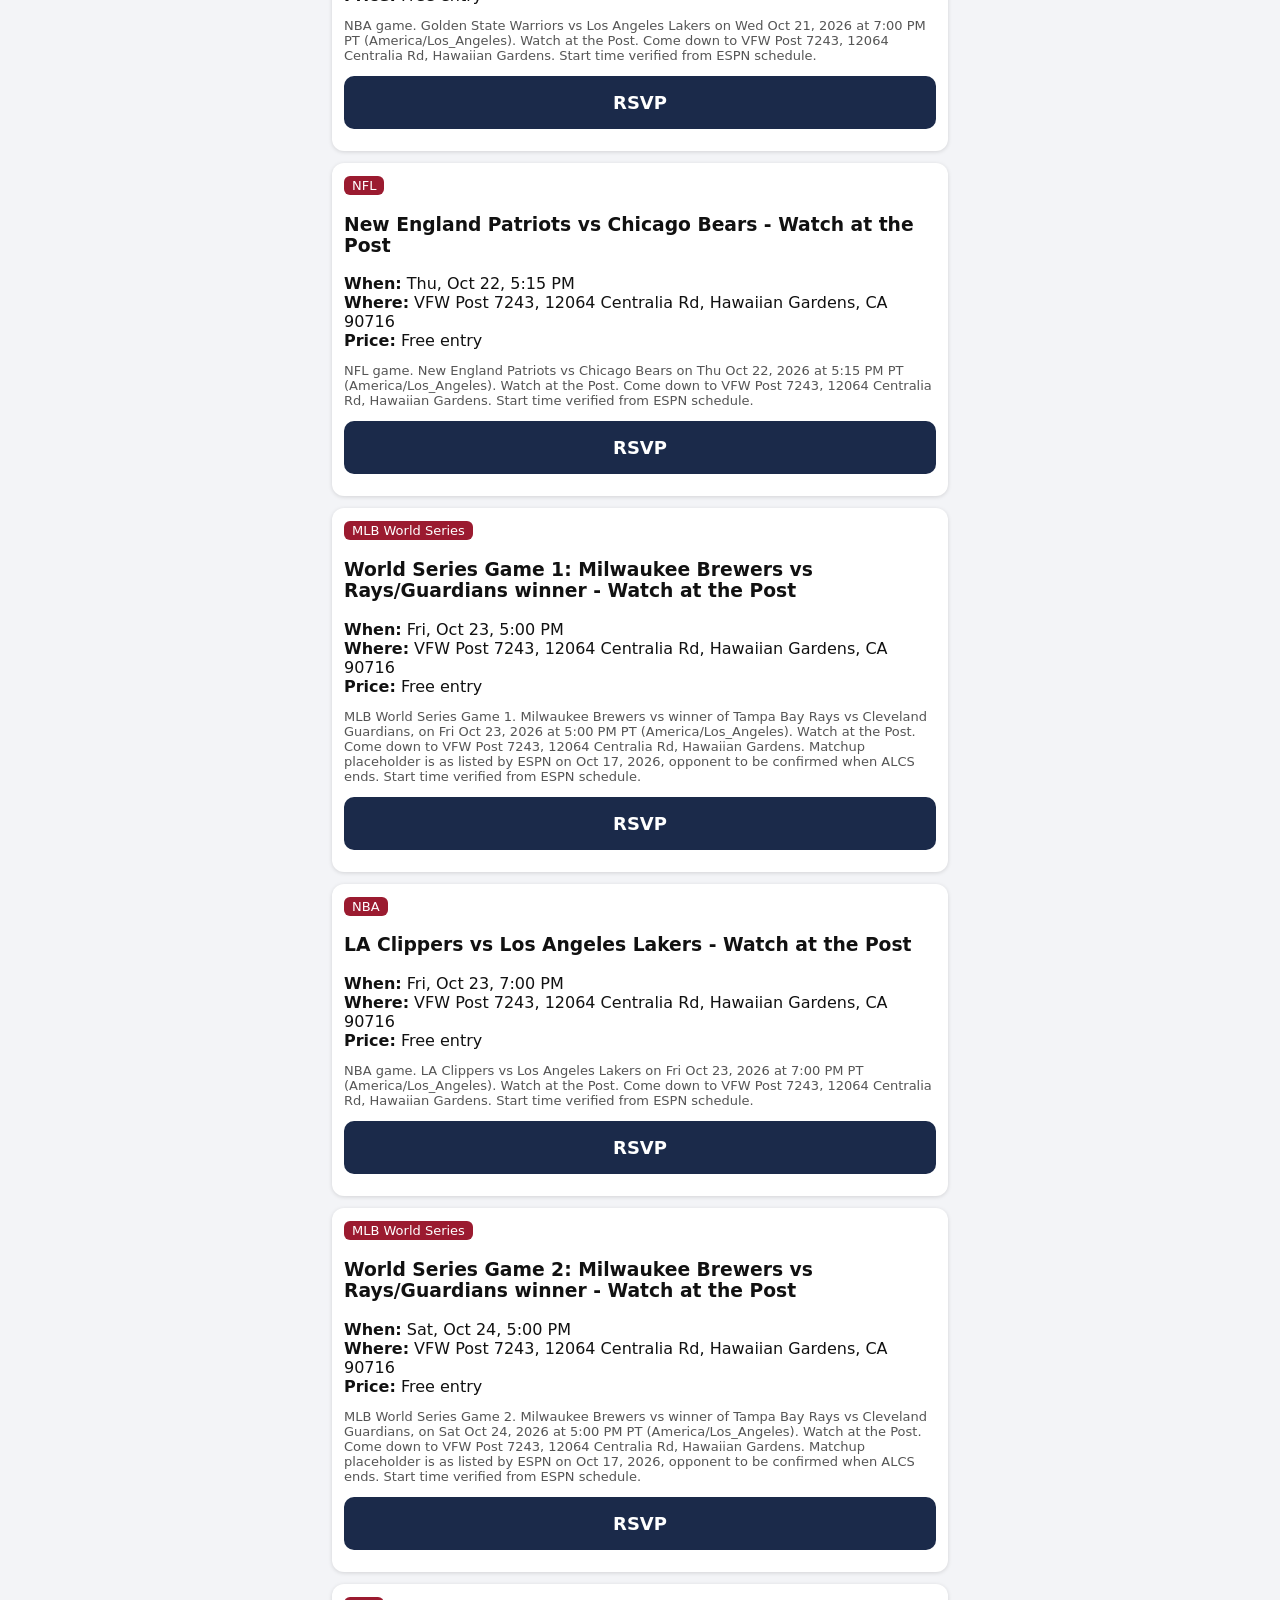
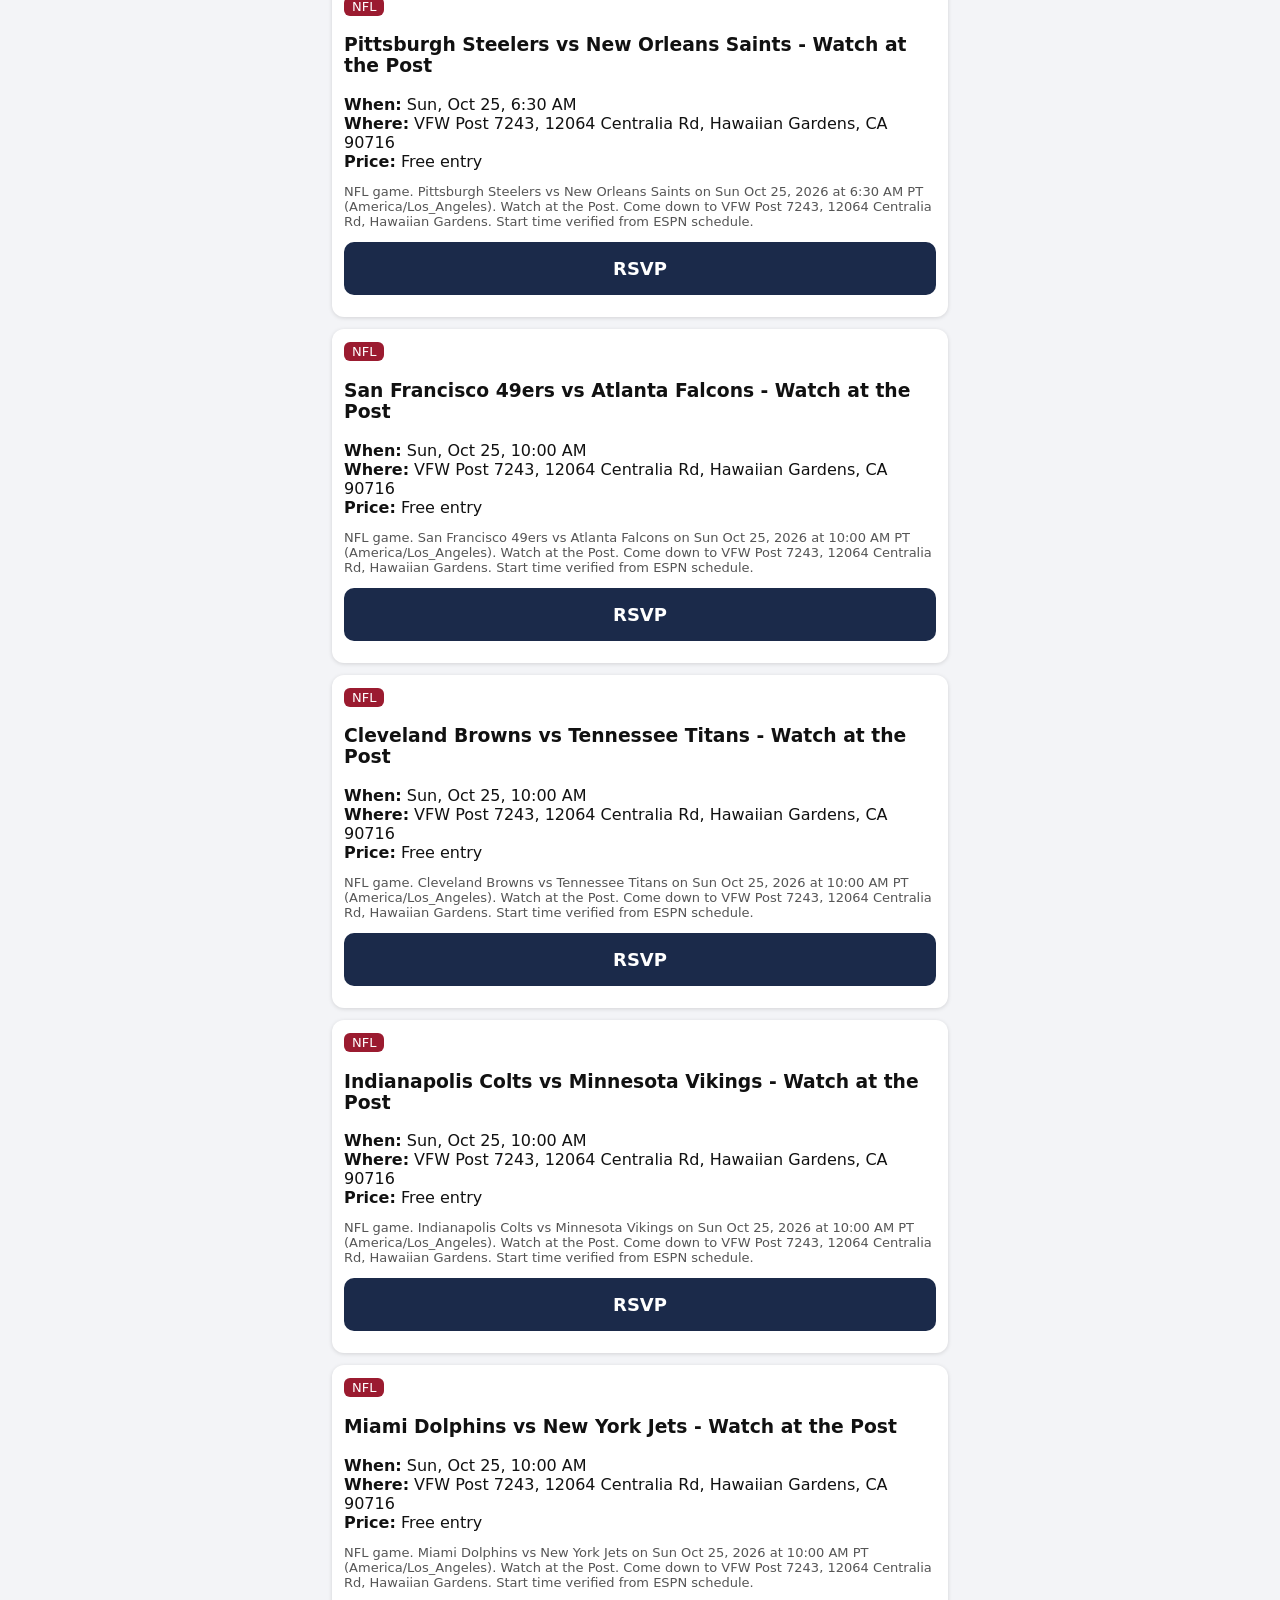
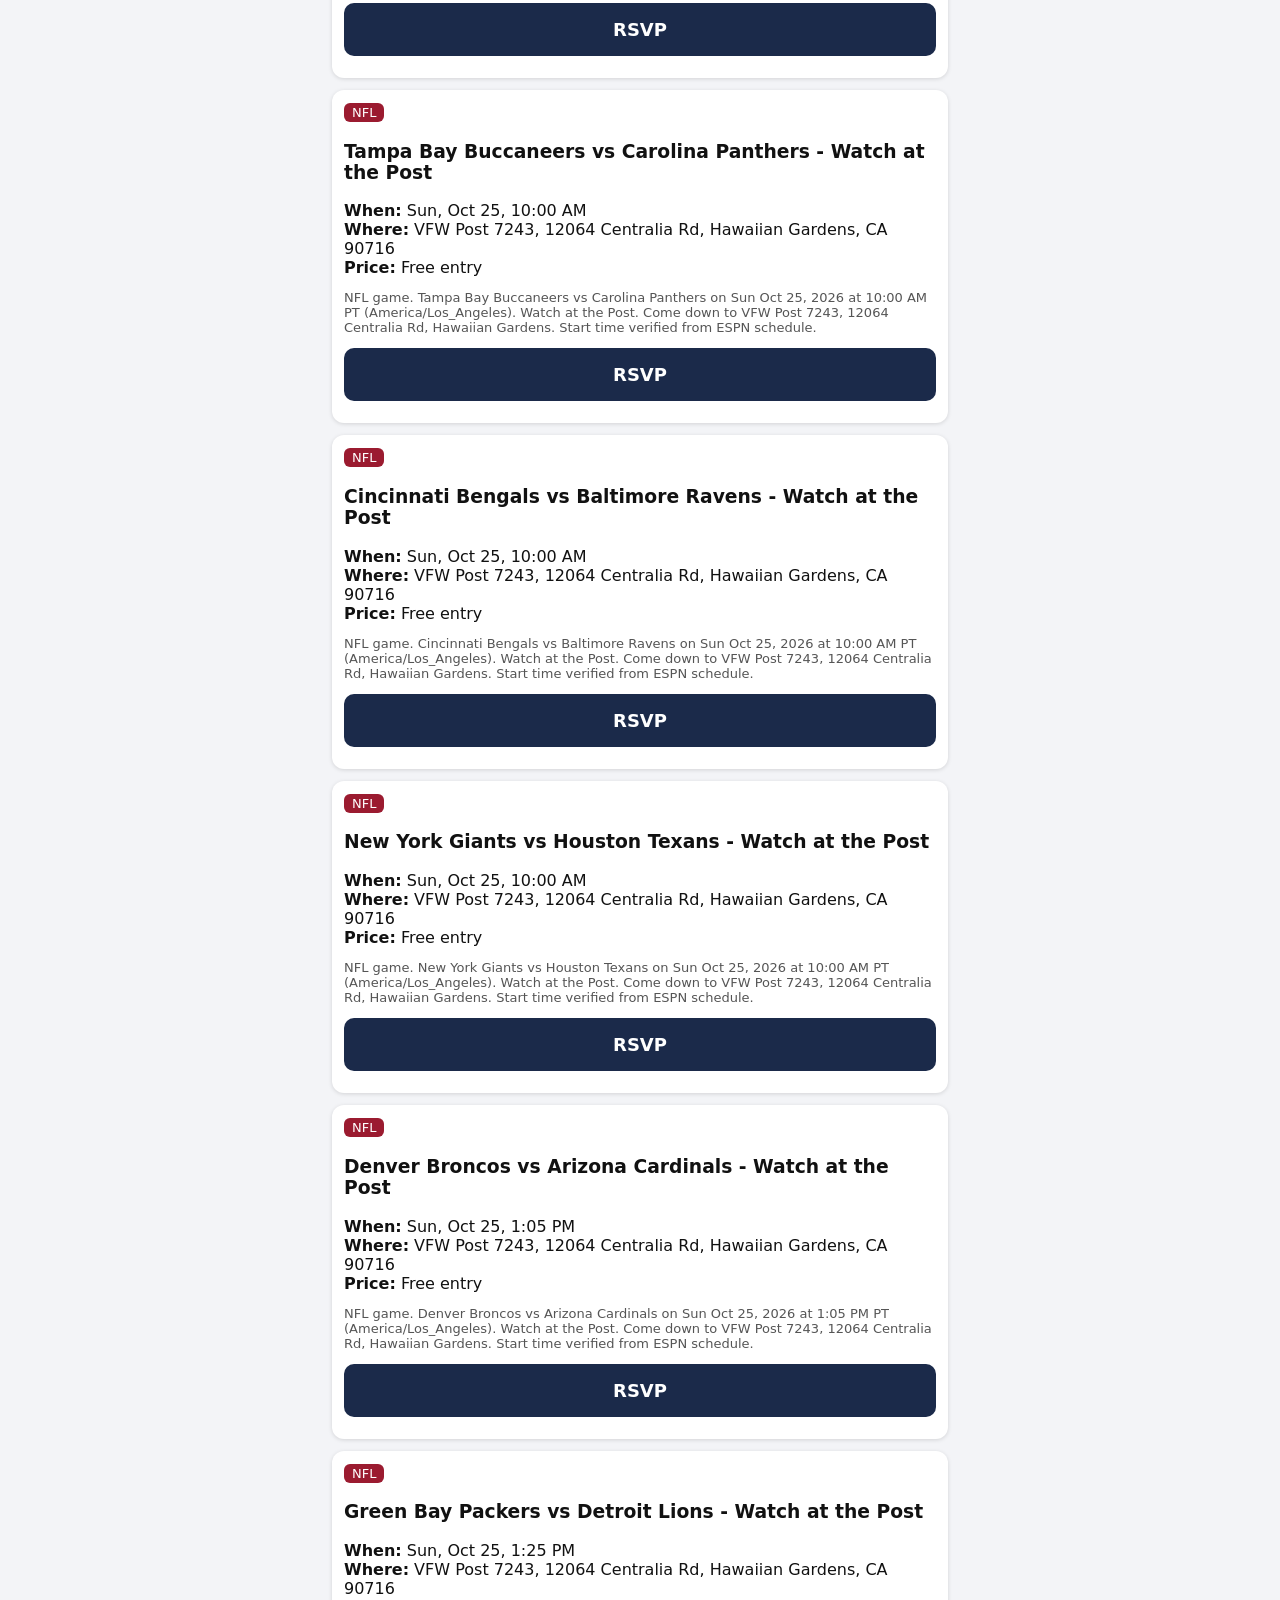
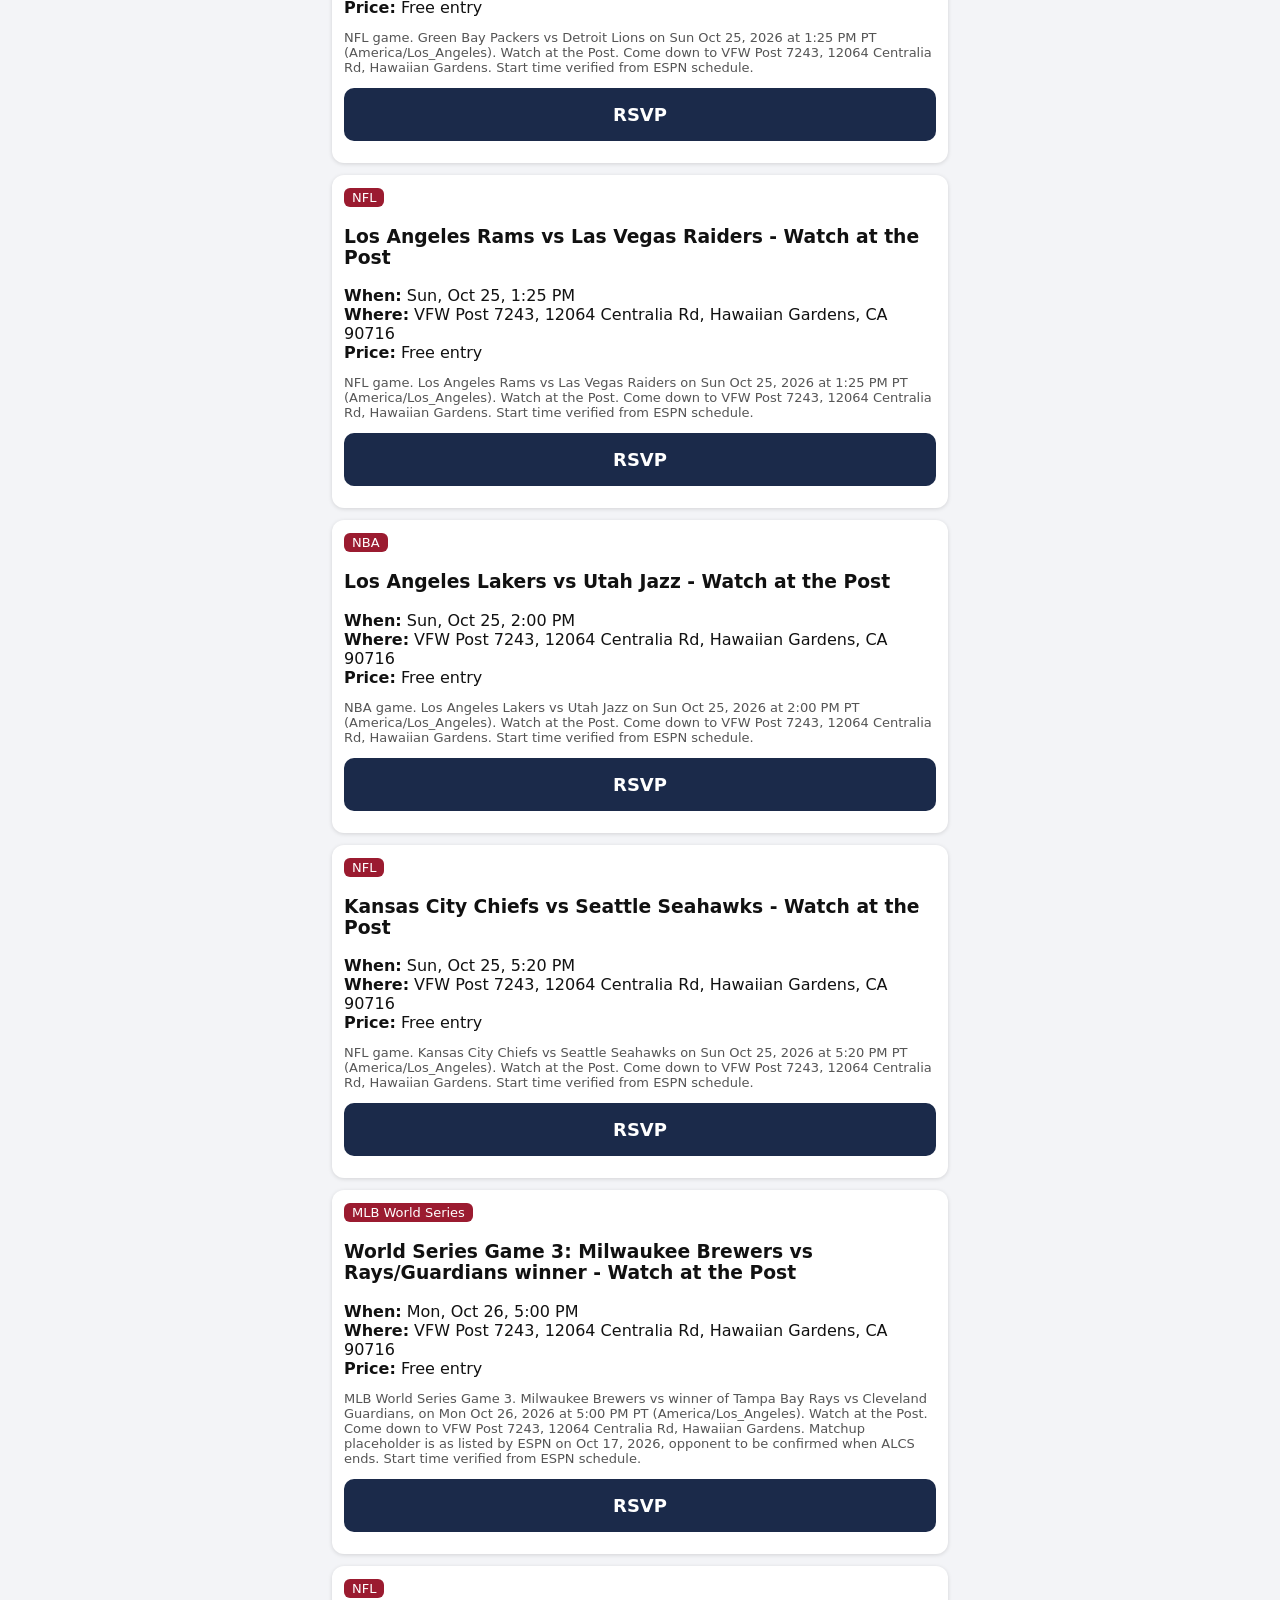
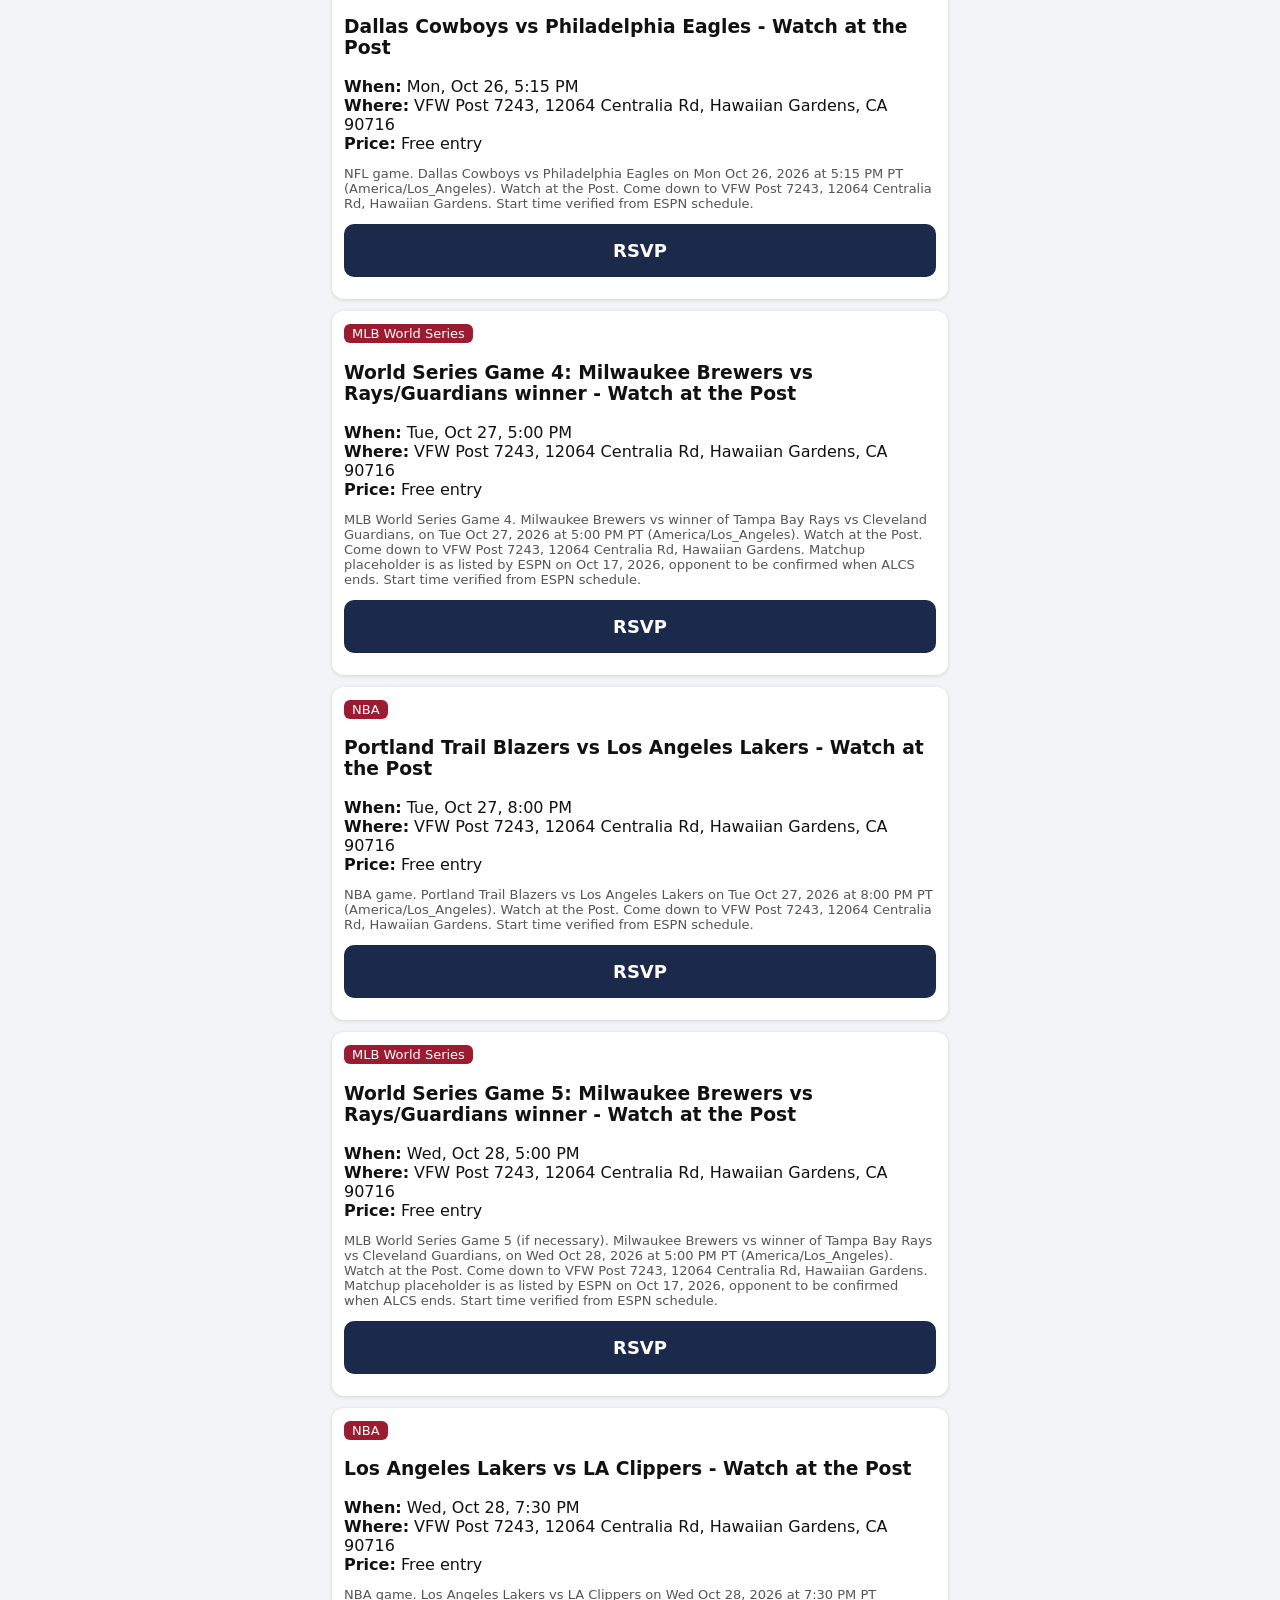
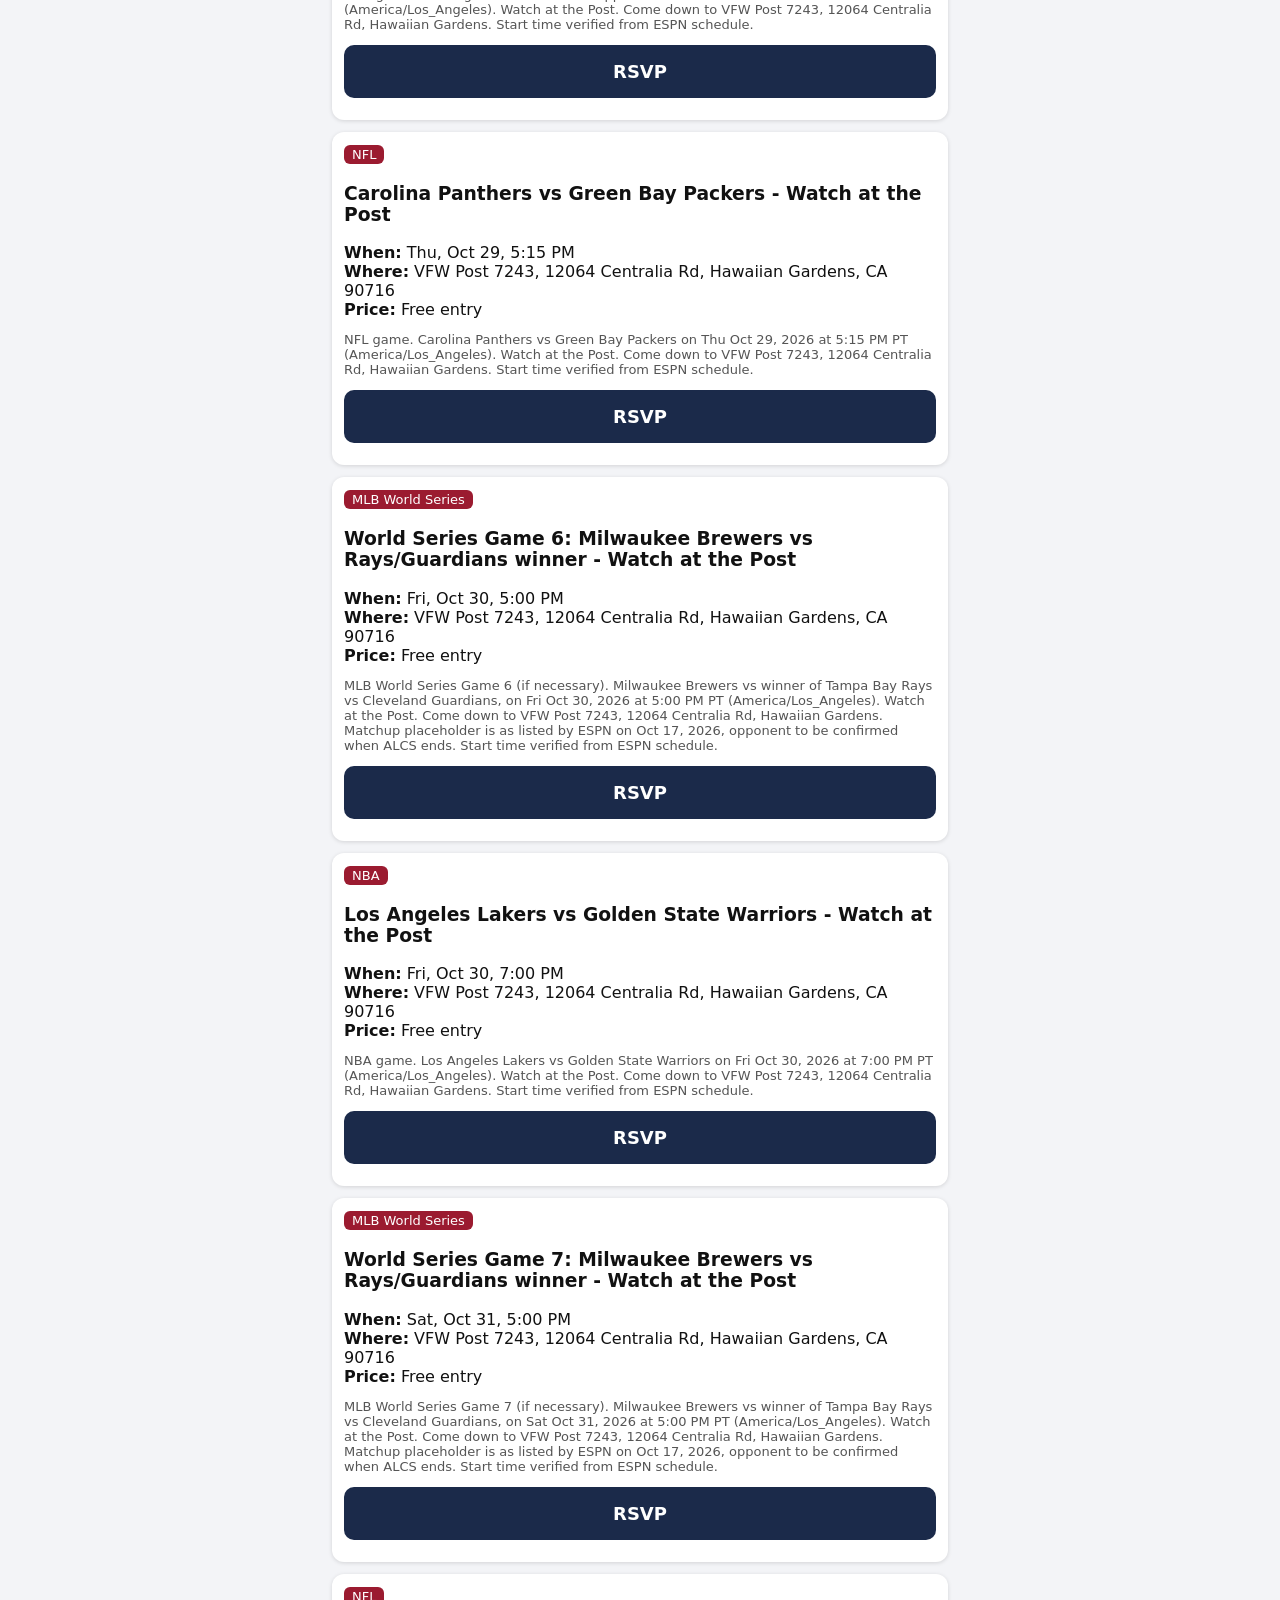
==== commit 53809a9f: "Publish updated calendar: 95 sports games, Veterans Day flyer, member reminders, Zoom day button, sa" ====
--- a/index.html
+++ b/index.html
@@ -10,13 +10,14 @@
  <div id="remind" class="remind" hidden></div>
  <div class="seg"><button data-v="list" class="on">List</button><button data-v="grid">Month</button></div>
  <p id="note" class="note"></p><div id="evlist"></div><div id="evgrid" hidden></div>
- <h2>Hall Rentals (Booked)</h2><p class="note">TEST bookings. Private events: only type and time shown.</p><div id="rentals"></div>
+ <h2>Hall Rentals (Booked)</h2><p class="note">Private events: only type and time shown.</p><div id="rentals"></div>
  <h2>Recent at the Post</h2><div id="past"></div>
 </section>
 <section id="hall" class="tab" hidden>
  <h2>Hall Rental Request</h2>
  <form id="hallform">
   <label>Name<input name="Name" required></label><label>Phone<input name="Phone" type="tel" required></label>
+  <fieldset class="member"><legend>Are you a member?</legend><label><input type="radio" name="Member" value="yes" required> Yes</label><label><input type="radio" name="Member" value="no" required> No</label><p class="small">Members get an automatic reminder 2 weeks before and 1 day before. (Text reminders start once the Post turns texting on.)</p></fieldset>
   <label>Email<input name="Email" type="email"></label><label>Date<input name="Date" type="date" required></label>
   <div class="row"><label>Start time<input name="Start" type="time" required></label><label>End time<input name="End" type="time" required></label></div>
   <label>Guest count<input name="Guests" type="number" min="1"></label>
@@ -35,7 +36,10 @@
  <a class="big" href="https://www.instagram.com/vfw7243hawaiiangardens" target="_blank" rel="noopener">Instagram</a>
  <h2>Business Hours of Operation</h2><div class="soon">Hours coming soon.</div>
  <a class="big alt" href="install.html">Add this app to your phone</a>
+ <button class="big" id="pushBtn">Turn on meeting reminders</button>
+ <p class="small" id="pushMsg">Free phone notification 2 weeks before the Membership Meeting. iPhone: add the app to your Home Screen first (iOS 16.4 or newer).</p>
  <button class="big alt" id="alerts">Event reminder settings</button>
+ <p class="small">Event reminder settings asks your mobile number and &ldquo;Are you a member?&rdquo; Members get automatic reminders 2 weeks before and 1 day before an event. Text delivery starts once the Post connects a texting service; until then your choice is saved only on this phone.</p>
 </section>
 </main>
 <nav><button data-t="events" class="on">Events</button><button data-t="hall">Hall Rental</button><button data-t="contact">Contact</button></nav>
@@ -43,6 +47,7 @@
  <h3>Get event reminders?</h3>
  <p>Enter your mobile number to get reminders like: "Don't forget to register for [event], [time/date]. Preorder for discounted reserved seating."</p>
  <input id="ph" type="tel" placeholder="(555) 555-5555">
+ <fieldset class="member"><legend>Are you a member?</legend><label><input type="radio" name="isMember" id="memYes" value="yes"> Yes</label><label><input type="radio" name="isMember" id="memNo" value="no"> No</label><p class="small" id="memHint">If you are a member, you get automatic reminders 2 weeks before and 1 day before each event. If you are not a member, you do not get those early reminders.</p><p class="small memerr" id="memErr" hidden>Please choose Yes or No for &ldquo;Are you a member?&rdquo;</p></fieldset>
  <p class="small">By saving, you agree VFW Post 7243 may text you event reminders. Msg and data rates may apply. You can remove your number any time in Contact. Your number is saved only on this phone for now. Text alerts start once the Post turns them on.</p>
  <button value="save" class="big">Save</button><button value="skip" class="big alt">Skip</button>
 </form></dialog>
@@ -52,4 +57,4 @@
  <button id="giveBtn" class="big donatebig">Give</button>
  <p class="small">Online giving coming soon. Contact the Post to donate. The Give button opens your email app addressed to VFW7243@yahoo.com.</p>
  <button id="closeDonate" class="big alt">Close</button></dialog>
-<script src="app.js"></script></body></html>
+<script src="app.js"></script><script src="push.js"></script></body></html>
--- a/style.css
+++ b/style.css
@@ -23,3 +23,6 @@
 .g .r{background:#e7e9ef;color:var(--n);font-weight:700;outline:2px solid var(--n)}.g .e.r{background:var(--r);color:#fff}.g small{display:block;font-size:9px;line-height:1}
 .rent{background:#fff;border-left:6px solid var(--n);border-radius:8px;padding:10px;margin:8px 0}.legend{margin:4px}.lg{display:inline-block;width:12px;height:12px;border-radius:3px;vertical-align:middle}.lg.e{background:var(--r)}.lg.r{background:#e7e9ef;outline:2px solid var(--n)}
 .pot{background:#fff7ec;border:2px solid #e6781e;border-radius:10px;padding:10px;margin-top:10px}.pot h4{margin:6px 0;color:var(--n)}.who{padding-left:18px;margin:4px 0}
+
+.member{border:1px solid #bbb;border-radius:8px;padding:10px 12px;margin:10px 0}.member legend{font-weight:700;padding:0 4px}.member label{display:inline-flex;align-items:center;gap:6px;margin:4px 18px 4px 0;font-weight:600}.member input{width:auto;margin:0;padding:0}.member .small{margin:6px 0 0}.memerr{color:#c00;font-weight:700}.zoomday{font-weight:700}
+.zoom{background:#2D8CFF;color:#fff;margin-bottom:8px}.zoom[disabled]{background:#9bb7d9;opacity:.85;cursor:not-allowed}.g .real{outline:2px solid #002868}
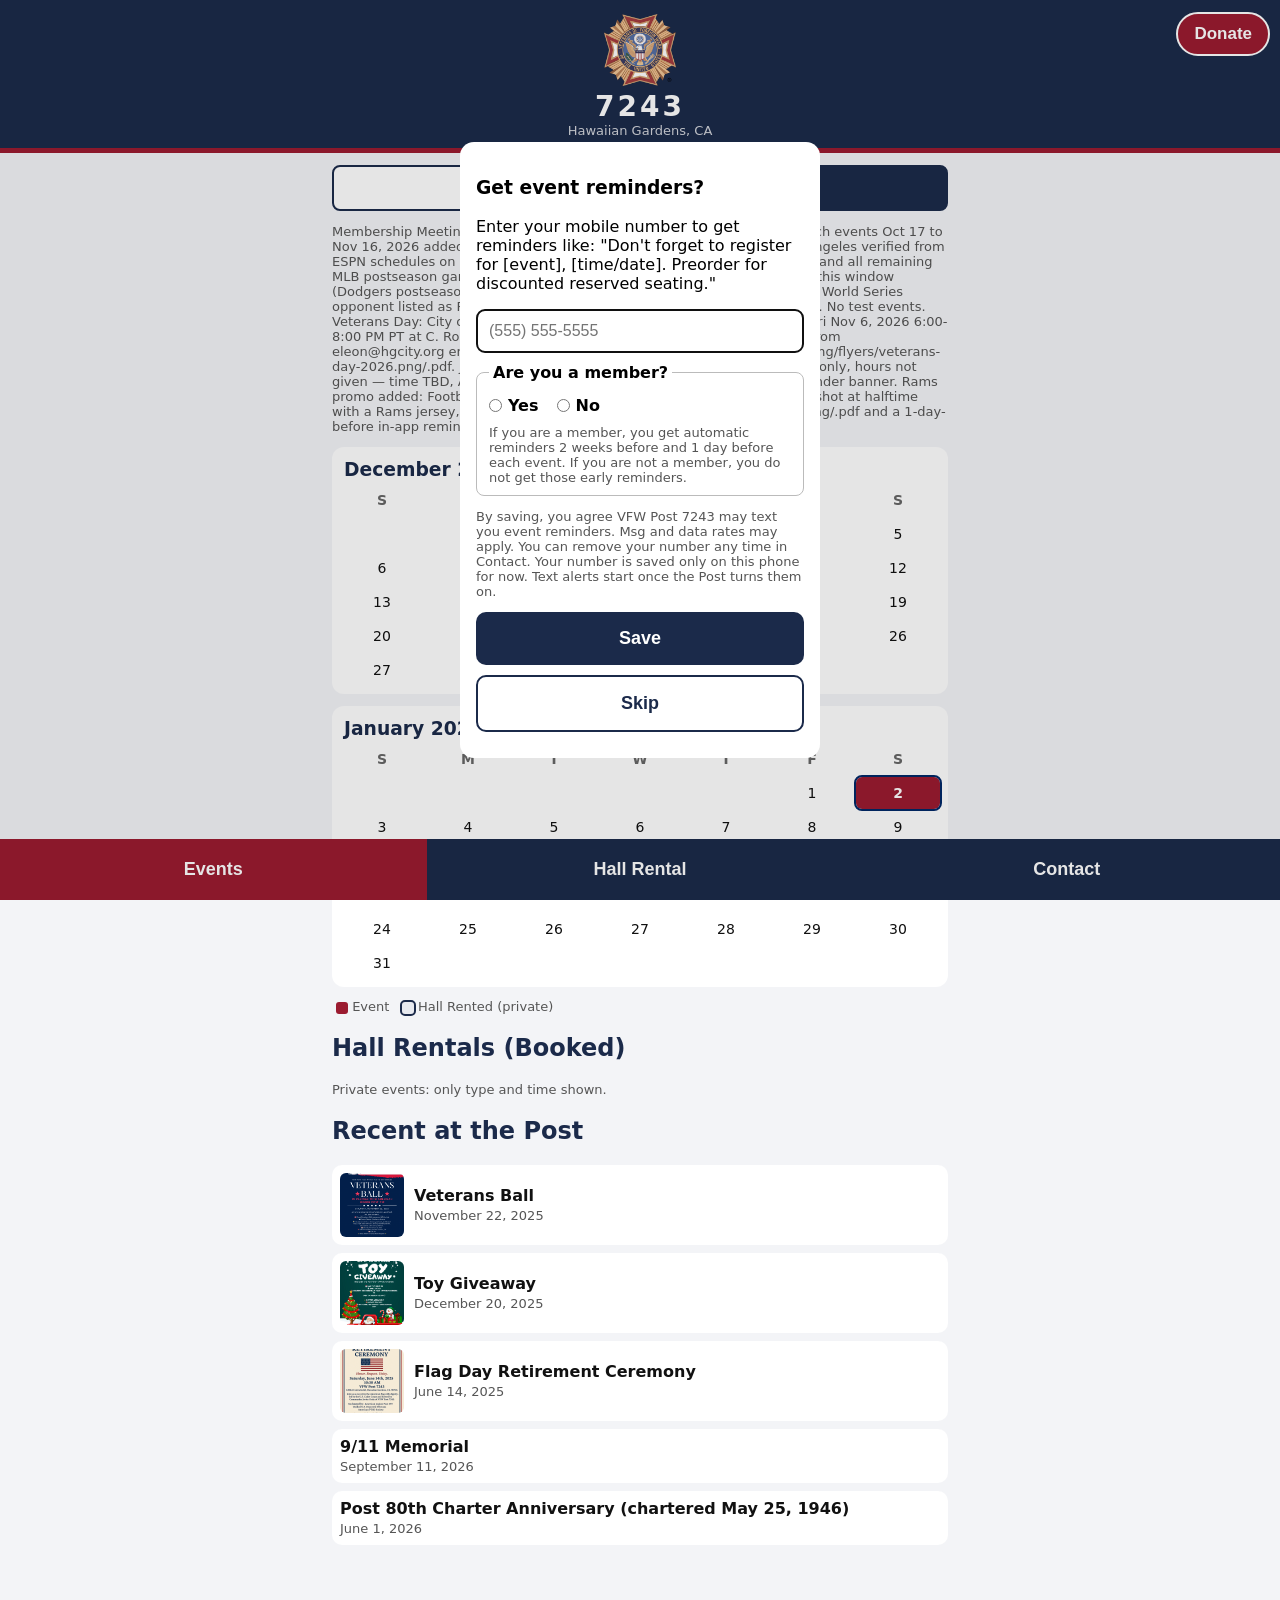
==== commit e3764c1d: "First-open flow: phone first, 4s first-event popup, calendar landing; SW v12" ====
--- a/index.html
+++ b/index.html
@@ -8,8 +8,8 @@
 <main>
 <section id="events" class="tab">
  <div id="remind" class="remind" hidden></div>
- <div class="seg"><button data-v="list" class="on">List</button><button data-v="grid">Month</button></div>
- <p id="note" class="note"></p><div id="evlist"></div><div id="evgrid" hidden></div>
+ <div class="seg"><button data-v="list">List</button><button data-v="grid" class="on">Month</button></div>
+ <p id="note" class="note"></p><div id="evlist" hidden></div><div id="evgrid"></div>
  <h2>Hall Rentals (Booked)</h2><p class="note">Private events: only type and time shown.</p><div id="rentals"></div>
  <h2>Recent at the Post</h2><div id="past"></div>
 </section>
@@ -51,6 +51,7 @@
  <p class="small">By saving, you agree VFW Post 7243 may text you event reminders. Msg and data rates may apply. You can remove your number any time in Contact. Your number is saved only on this phone for now. Text alerts start once the Post turns them on.</p>
  <button value="save" class="big">Save</button><button value="skip" class="big alt">Skip</button>
 </form></dialog>
+<dialog id="firstEvent" aria-label="First upcoming event"><div id="firstEventBody"></div><button id="firstEventClose" class="big alt" type="button">Close</button><p class="small">Tap the event to open it. This closes automatically.</p></dialog>
 <dialog id="donate"><h3>Donate to VFW Post 7243</h3>
  <label>Choose a cause<select id="cause"><option>Buddy Poppies</option><option>Holiday Toy Drive</option><option>Veterans Ball</option><option value="Utilities" class="urgentopt">UTILITIES (SERIOUS HELP)</option></select></label>
  <p class="urgentnote">Utilities: Serious help needed</p>
--- a/style.css
+++ b/style.css
@@ -26,3 +26,12 @@
 
 .member{border:1px solid #bbb;border-radius:8px;padding:10px 12px;margin:10px 0}.member legend{font-weight:700;padding:0 4px}.member label{display:inline-flex;align-items:center;gap:6px;margin:4px 18px 4px 0;font-weight:600}.member input{width:auto;margin:0;padding:0}.member .small{margin:6px 0 0}.memerr{color:#c00;font-weight:700}.zoomday{font-weight:700}
 .zoom{background:#2D8CFF;color:#fff;margin-bottom:8px}.zoom[disabled]{background:#9bb7d9;opacity:.85;cursor:not-allowed}.g .real{outline:2px solid #002868}
+
+/* First-open pop-up (v12) */
+#firstEvent{width:min(92vw,420px);padding:14px}
+#firstEvent::backdrop{background:rgba(10,15,30,.62)}
+#firstEventBody{cursor:pointer}
+#firstEventBody img{width:100%;display:block;border-radius:10px}
+.firstpop-card{background:#fff;border:2px solid var(--n);border-radius:12px;padding:18px;text-align:center}
+.firstpop-card h3{color:var(--n);margin:8px 0;font-size:22px}
+.firstpop-kicker{color:var(--r);font-weight:800;text-transform:uppercase;font-size:13px;letter-spacing:1px}
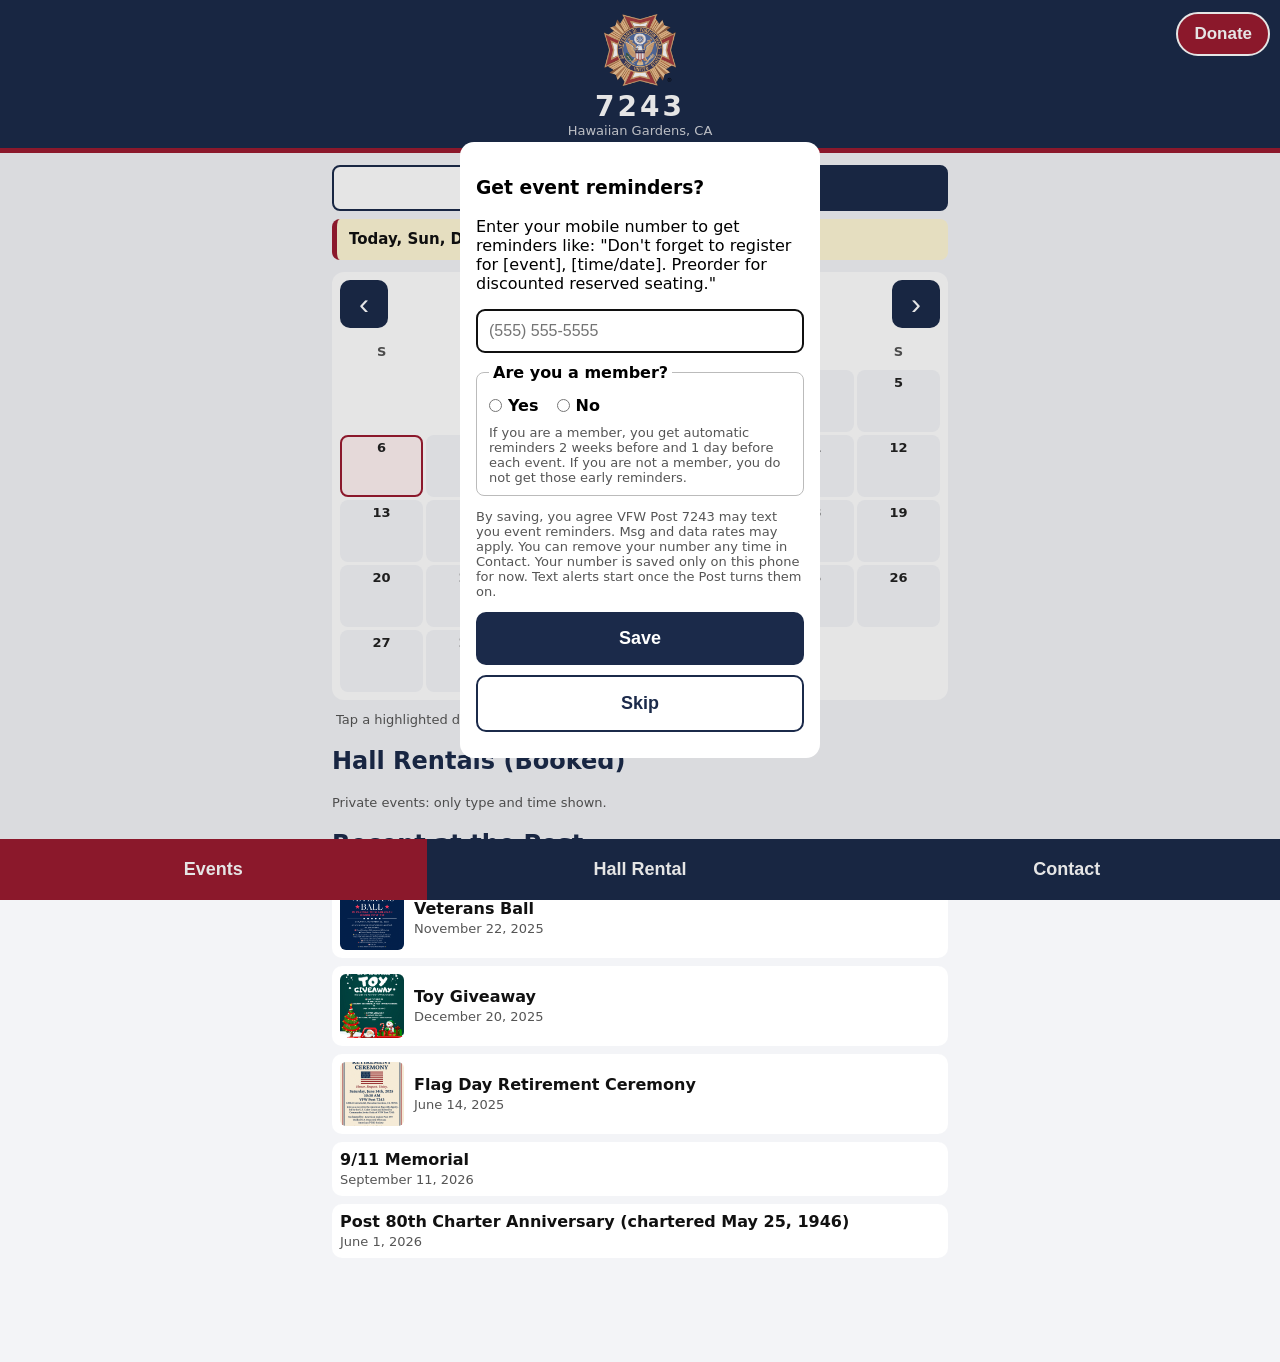
==== commit 27b3a26b: "Calendar: clean public event text (no internal notes or placeholders), World Series Rays vs Brewers," ====
--- a/index.html
+++ b/index.html
@@ -3,13 +3,17 @@
 <title>VFW Post 7243</title><meta name="theme-color" content="#1B2A4A">
 <link rel="icon" href="favicon.ico" sizes="any"><link rel="icon" type="image/png" href="favicon.png"><link rel="manifest" href="manifest.json"><link rel="apple-touch-icon" href="img/icon-180.png">
 <meta name="apple-mobile-web-app-capable" content="yes"><meta name="apple-mobile-web-app-title" content="VFW 7243">
+<meta name="description" content="VFW Post 7243, Hawaiian Gardens, CA. Events, Membership Meeting reminders and hall rental.">
+<meta property="og:type" content="website"><meta property="og:title" content="VFW Post 7243 Hawaiian Gardens"><meta property="og:description" content="Events, Membership Meeting reminders and hall rental for VFW Post 7243, 12064 Centralia Rd, Hawaiian Gardens, CA."><meta property="og:url" content="https://javishowllc-bit.github.io/vfw7243-app/"><meta property="og:image" content="https://javishowllc-bit.github.io/vfw7243-app/img/og-app-1200x630.png"><meta property="og:image:width" content="1200"><meta property="og:image:height" content="630">
+<meta name="twitter:card" content="summary_large_image"><meta name="twitter:title" content="VFW Post 7243 Hawaiian Gardens"><meta name="twitter:image" content="https://javishowllc-bit.github.io/vfw7243-app/img/og-app-1200x630.png">
+<meta name="mobile-web-app-capable" content="yes"><meta name="apple-mobile-web-app-status-bar-style" content="black-translucent">
 <link rel="stylesheet" href="style.css"></head><body>
 <header><img src="img/emblem.png" alt="VFW emblem"><div class="num">7243</div><div class="sub">Hawaiian Gardens, CA</div><button id="donateBtn" class="donate">Donate</button></header>
 <main>
 <section id="events" class="tab">
  <div id="remind" class="remind" hidden></div>
  <div class="seg"><button data-v="list">List</button><button data-v="grid" class="on">Month</button></div>
- <p id="note" class="note"></p><div id="evlist" hidden></div><div id="evgrid"></div>
+ <div id="evlist" hidden></div><div id="evgrid"></div>
  <h2>Hall Rentals (Booked)</h2><p class="note">Private events: only type and time shown.</p><div id="rentals"></div>
  <h2>Recent at the Post</h2><div id="past"></div>
 </section>
@@ -30,10 +34,14 @@
 </section>
 <section id="contact" class="tab" hidden>
  <h2>Contact the Post</h2>
- <a class="big" href="https://www.openstreetmap.org/search?query=12064%20Centralia%20Rd%2C%20Hawaiian%20Gardens%2C%20CA%2090716" target="_blank" rel="noopener">12064 Centralia Rd<br>Hawaiian Gardens, CA 90716<br><small>Open map</small></a>
+ <a class="big" href="https://www.openstreetmap.org/search?query=12064%20Centralia%20Rd%2C%20Hawaiian%20Gardens%2C%20CA%2090716" rel="noopener">12064 Centralia Rd<br>Hawaiian Gardens, CA 90716<br><small>Open map</small></a>
  <a class="big" href="mailto:VFW7243@yahoo.com">Email VFW7243@yahoo.com</a>
- <a class="big" href="https://www.facebook.com/vfwpost.hawaiiangardens/" target="_blank" rel="noopener">Facebook</a>
- <a class="big" href="https://www.instagram.com/vfw7243hawaiiangardens" target="_blank" rel="noopener">Instagram</a>
+ <a class="big" href="https://www.facebook.com/vfwpost.hawaiiangardens/" rel="noopener">Facebook</a>
+ <a class="big" href="https://www.instagram.com/vfw7243hawaiiangardens" rel="noopener">Instagram</a>
+ <h2>City of Hawaiian Gardens</h2>
+ <a class="big" href="https://fs20.formsite.com/hawaiiangardens/avtwfzjxjr/index" rel="noopener">Join the City Military Veterans Information List<br><small>City of Hawaiian Gardens sign-up form</small></a>
+ <a class="big alt" href="mailto:eleon@hgcity.org">Eric Leon, Special Events Coordinator<br><small>eleon@hgcity.org</small></a>
+ <a class="big alt" href="tel:+15624202641,341">Call 562-420-2641 ext. 341</a>
  <h2>Business Hours of Operation</h2><div class="soon">Hours coming soon.</div>
  <a class="big alt" href="install.html">Add this app to your phone</a>
  <button class="big" id="pushBtn">Turn on meeting reminders</button>
@@ -42,6 +50,7 @@
  <p class="small">Event reminder settings asks your mobile number and &ldquo;Are you a member?&rdquo; Members get automatic reminders 2 weeks before and 1 day before an event. Text delivery starts once the Post connects a texting service; until then your choice is saved only on this phone.</p>
 </section>
 </main>
+<dialog id="daySheet" aria-label="Events for this day"><div id="daySheetBody"></div><button type="button" class="big" id="daySheetClose">Close</button></dialog>
 <nav><button data-t="events" class="on">Events</button><button data-t="hall">Hall Rental</button><button data-t="contact">Contact</button></nav>
 <dialog id="phone"><form method="dialog" id="pf">
  <h3>Get event reminders?</h3>
--- a/style.css
+++ b/style.css
@@ -35,3 +35,18 @@
 .firstpop-card{background:#fff;border:2px solid var(--n);border-radius:12px;padding:18px;text-align:center}
 .firstpop-card h3{color:var(--n);margin:8px 0;font-size:22px}
 .firstpop-kicker{color:var(--r);font-weight:800;text-transform:uppercase;font-size:13px;letter-spacing:1px}
+
+/* iPhone/Android safe areas and tap targets */
+header{padding-top:calc(14px + env(safe-area-inset-top))}.donate{top:calc(12px + env(safe-area-inset-top))}main{padding-left:max(12px,env(safe-area-inset-left));padding-right:max(12px,env(safe-area-inset-right))}button,.big,nav button,.seg button{min-height:44px}a{-webkit-tap-highlight-color:rgba(0,0,0,.15)}
+
+/* Month calendar v19 */
+.todaybar{background:#fff7d6;border-left:5px solid var(--r);padding:10px 12px;border-radius:8px;margin:8px 0;font-size:15px;line-height:1.4;cursor:pointer}
+.mnav{display:flex;align-items:center;justify-content:space-between}.mnav h3{margin:0}.mnav button{min-width:48px;min-height:48px;font-size:30px;border:0;background:var(--n);color:#fff;border-radius:10px}
+#evgrid .g{display:grid;grid-template-columns:repeat(7,1fr);gap:3px;margin-top:8px}#evgrid .g .h{text-align:center;font-weight:700;font-size:13px;color:#555}
+#evgrid .g .d{min-height:62px;padding:3px 1px;border-radius:8px;background:#f4f5f8;display:flex;flex-direction:column;align-items:center;gap:2px;font:inherit;color:#222;border:2px solid transparent}
+#evgrid .g button.d{cursor:pointer;background:#fff;border-color:#1B2A4A33}#evgrid .g .d.today{border-color:var(--r);background:#fff1f1}
+.dn{font-size:13px;font-weight:700}.hl{font-size:10px;line-height:1.1;text-align:center;word-break:break-word;max-width:100%}
+.ico{width:24px;height:24px;border-radius:50%;display:flex;align-items:center;justify-content:center;font-size:9px;font-weight:800;color:#fff}img.ico{object-fit:contain}
+.ico.star{background:var(--r);font-size:15px}.ico.post{background:var(--n);font-size:13px}.ico.nfl{background:#013369}.ico.nba{background:#552583}.ico.mlb{background:#005A9C}
+#daySheet{width:min(94vw,520px);max-height:88vh;overflow:auto;border:0;border-radius:16px;padding:16px;padding-bottom:calc(16px + env(safe-area-inset-bottom))}#daySheet::backdrop{background:rgba(0,0,0,.5)}
+.sheet-ev{border-top:1px solid #ddd;padding:8px 0}.sheet-ev img{width:100%;border-radius:8px}.sheet-ev h4{margin:6px 0;color:var(--n)}.sheet-date{margin:0 0 6px;color:var(--r)}
